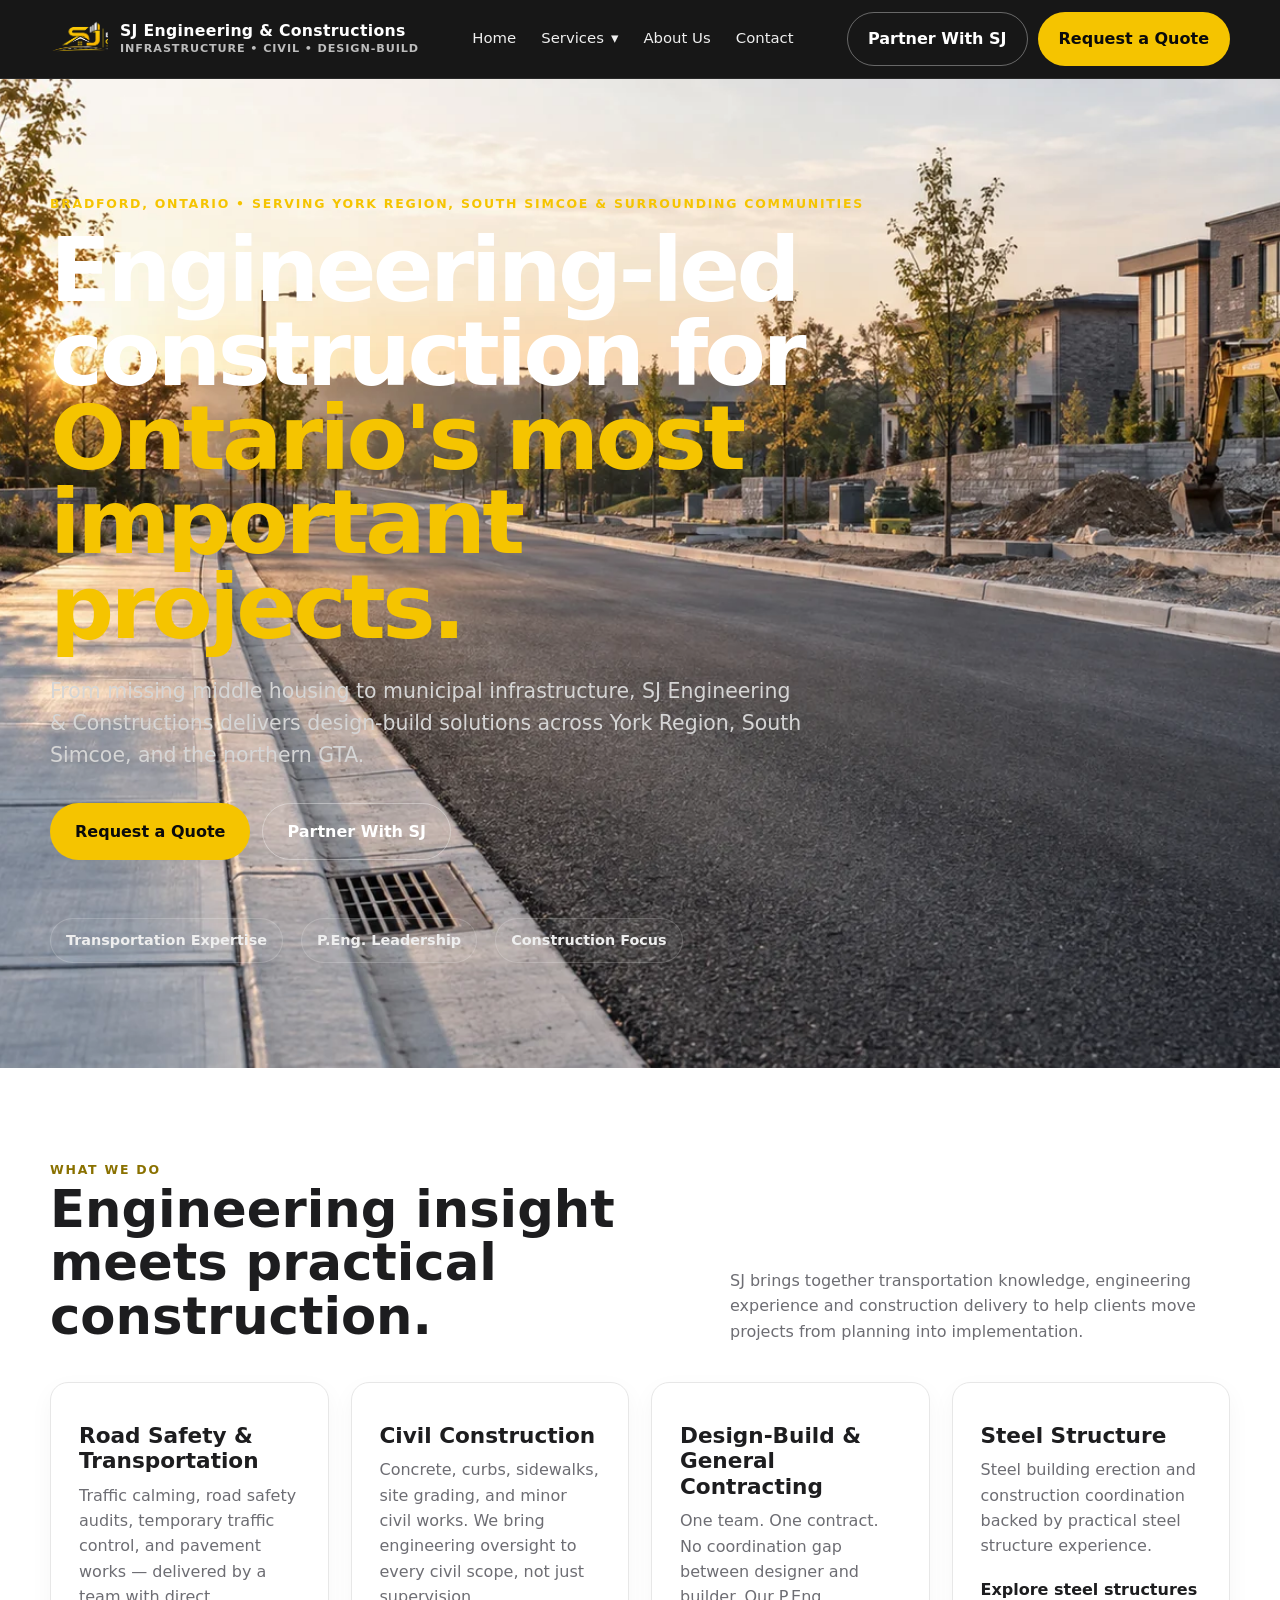
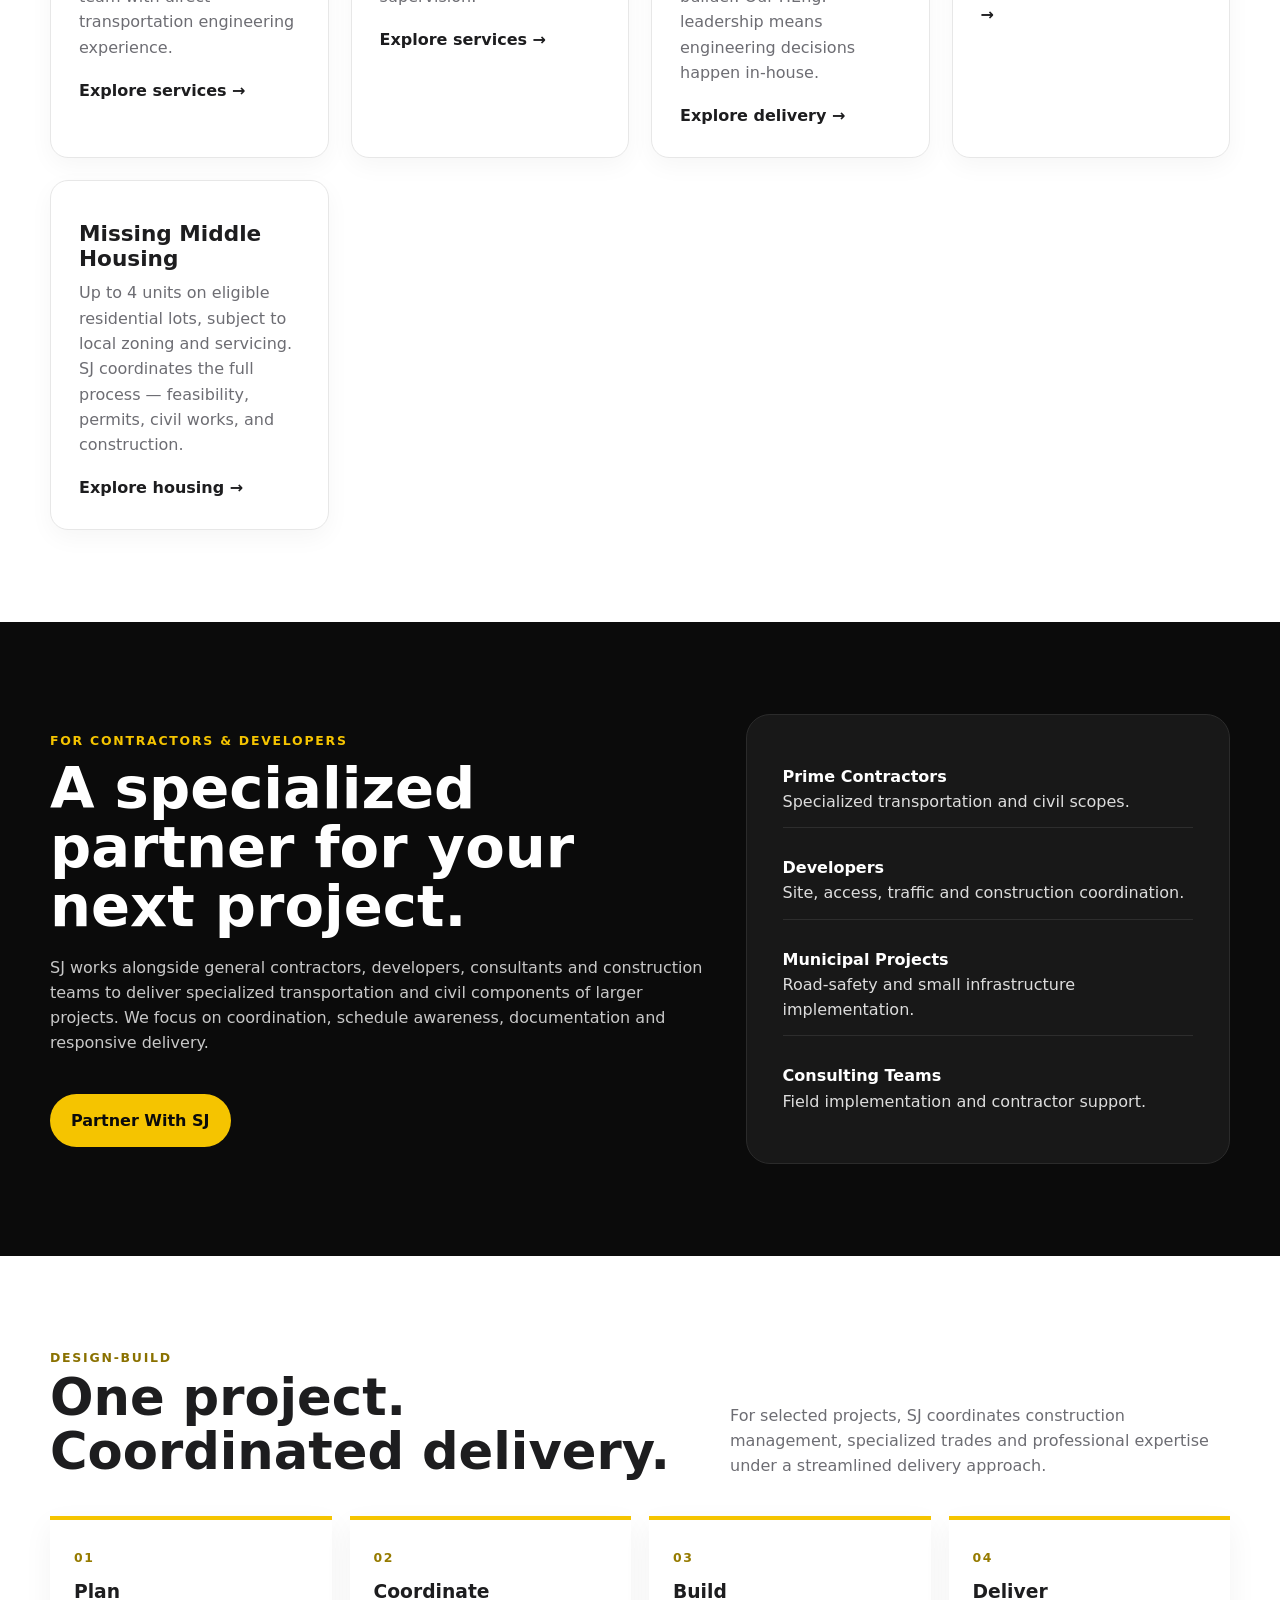
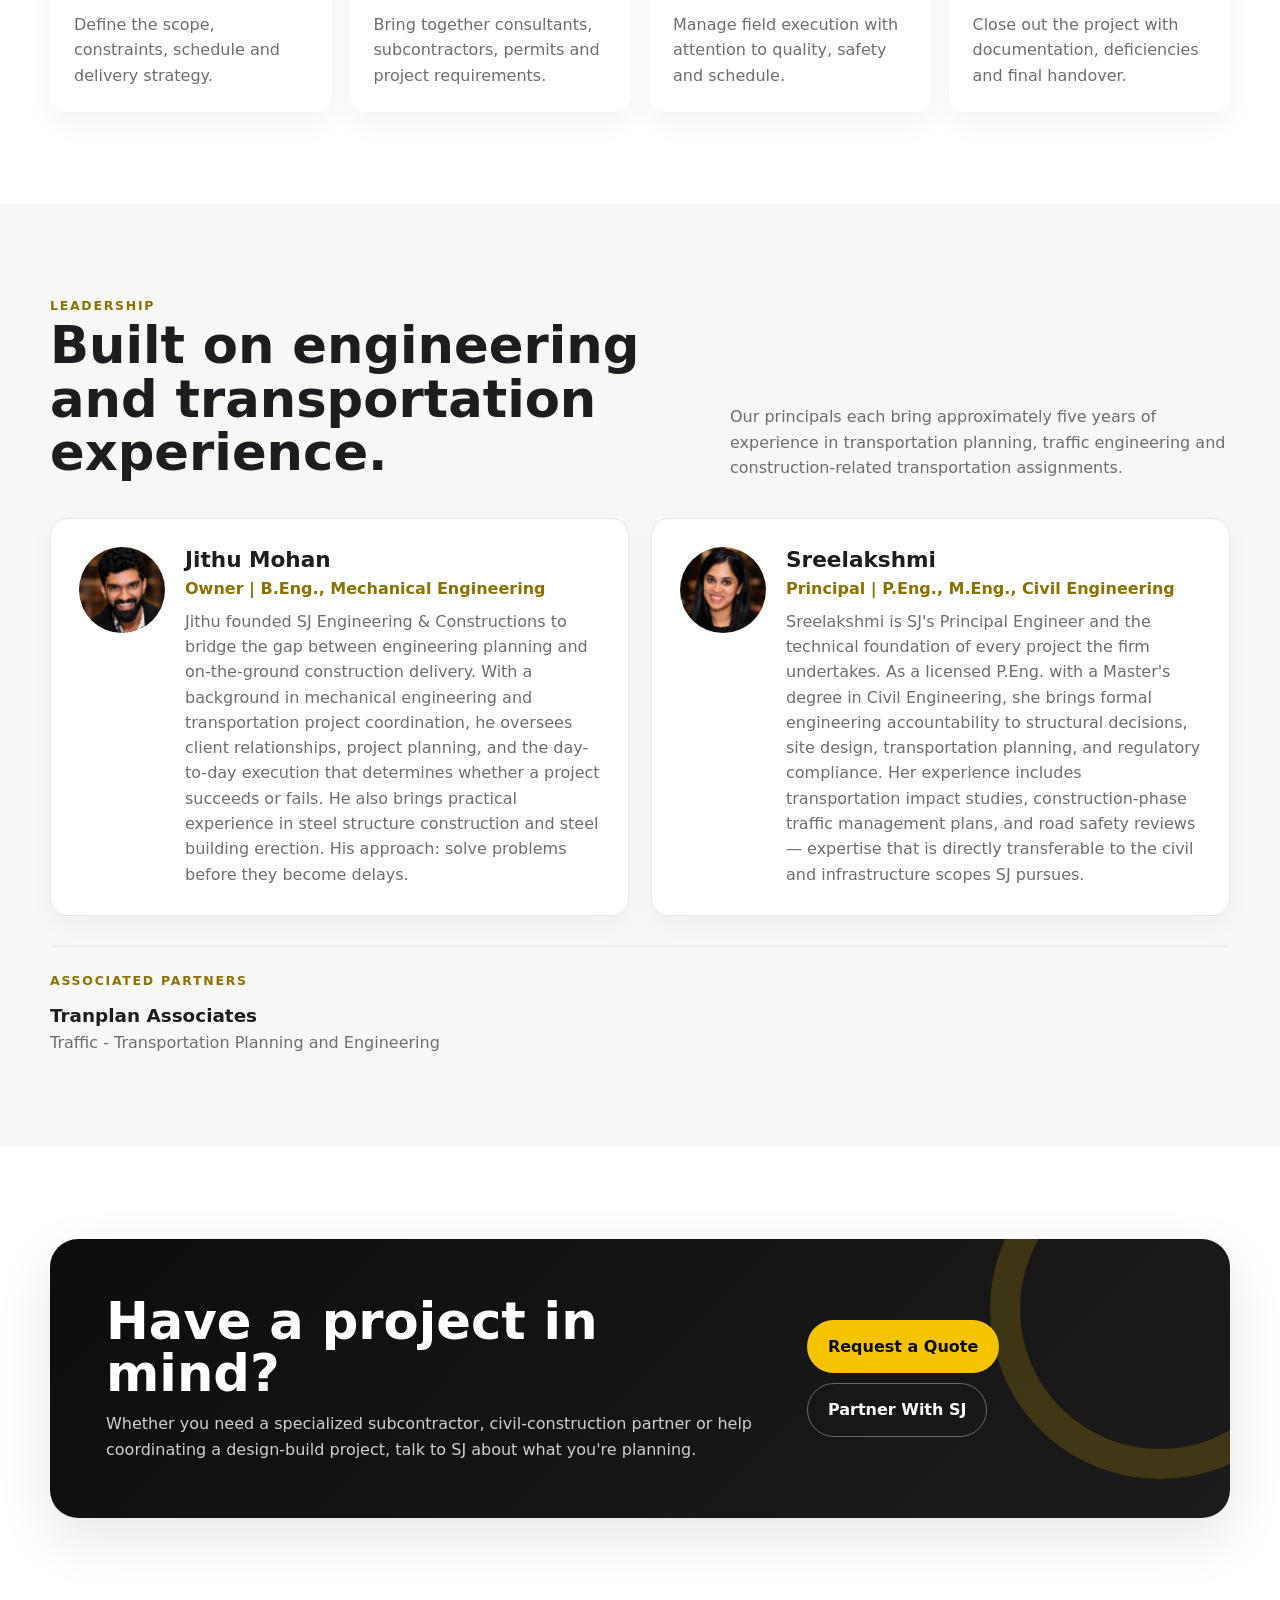
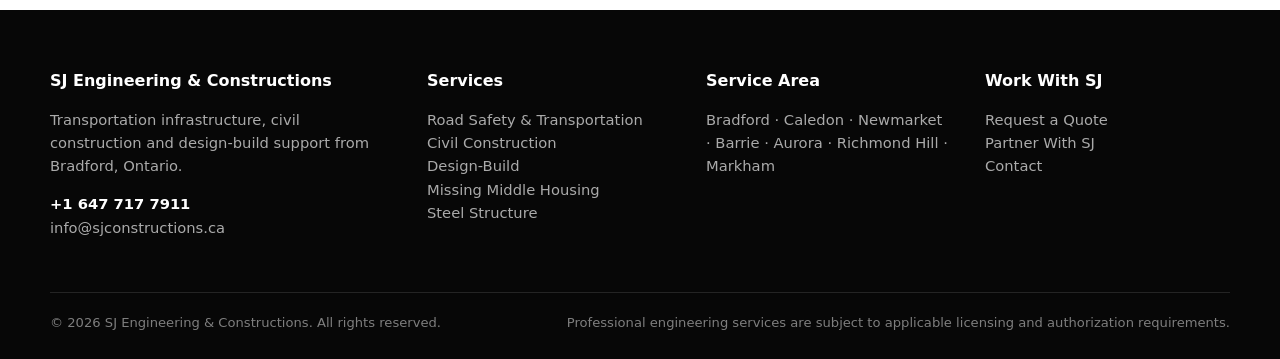
==== index.html @ 47bfe4fc "Remove duplicate service images and generated image captions" ====
<!doctype html><html lang="en"><head><meta charset="utf-8"><meta name="viewport" content="width=device-width,initial-scale=1"><title>SJ Engineering & Constructions | Bradford, Ontario</title><meta name="description" content="Transportation infrastructure, civil construction and design-build solutions in Bradford, York Region, South Simcoe and surrounding Ontario communities."><link rel="stylesheet" href="styles.css?v=20260923-visuals"></head><body><header class="header"><div class="container nav">
<a class="brand" href="index.html"><img class="brand-mark" src="assets/sj-logo.png" alt="SJ Engineering & Constructions logo"><span class="brand-text">SJ Engineering & Constructions<small>Infrastructure • Civil • Design-Build</small></span></a>
<nav class="nav-links"><a href="index.html">Home</a><details class="services-dropdown"><summary>Services <span aria-hidden="true">▾</span></summary><div class="services-submenu"><a href="services.html">All Services</a><a href="transportation.html">Transportation</a><a href="design-build.html">Design-Build</a><a href="housing.html">Housing</a><a href="steel-structure.html">Steel Structure</a></div></details><a href="about.html">About Us</a><a href="contact.html">Contact</a></nav>
<div class="nav-cta"><a class="btn outline" href="partner.html">Partner With SJ</a><a class="btn primary" href="contact.html#quote">Request a Quote</a></div><button class="menu-toggle" aria-label="Open menu">☰</button>
</div></header><main>
<section class="hero hero-photo"><img class="hero-backdrop" src="assets/visuals/infrastructure-1600.webp" srcset="assets/visuals/infrastructure-800.webp 800w, assets/visuals/infrastructure-1600.webp 1600w" sizes="100vw" alt="" width="1600" height="900" fetchpriority="high"><div class="container hero-inner"><div class="eyebrow" style="color:#f5c400">Bradford, Ontario • Serving York Region, South Simcoe & surrounding communities</div><h1>Engineering-led construction for <span>Ontario's most important projects.</span></h1><p>From missing middle housing to municipal infrastructure, SJ Engineering &amp; Constructions delivers design-build solutions across York Region, South Simcoe, and the northern GTA.</p><div class="hero-actions"><a class="btn primary" href="contact.html#quote">Request a Quote</a><a class="btn outline" href="partner.html">Partner With SJ</a></div><div class="trust-row"><div class="trust-chip">Transportation Expertise</div><div class="trust-chip">P.Eng. Leadership</div><div class="trust-chip">Construction Focus</div></div></div></section>
<section class="section"><div class="container"><div class="section-head"><div><div class="eyebrow">What We Do</div><h2>Engineering insight meets practical construction.</h2></div><p>SJ brings together transportation knowledge, engineering experience and construction delivery to help clients move projects from planning into implementation.</p></div><div class="grid four">
<div class="card"><h3>Road Safety & Transportation</h3><p>Traffic calming, road safety audits, temporary traffic control, and pavement works — delivered by a team with direct transportation engineering experience.</p><a class="linkline" href="transportation.html">Explore services →</a></div>
<div class="card"><h3>Civil Construction</h3><p>Concrete, curbs, sidewalks, site grading, and minor civil works. We bring engineering oversight to every civil scope, not just supervision.</p><a class="linkline" href="services.html">Explore services →</a></div>
<div class="card"><h3>Design-Build & General Contracting</h3><p>One team. One contract. No coordination gap between designer and builder. Our P.Eng. leadership means engineering decisions happen in-house.</p><a class="linkline" href="design-build.html">Explore delivery →</a></div>
<div class="card"><h3>Steel Structure</h3><p>Steel building erection and construction coordination backed by practical steel structure experience.</p><a class="linkline" href="steel-structure.html">Explore steel structures →</a></div><div class="card"><h3>Missing Middle Housing</h3><p>Up to 4 units on eligible residential lots, subject to local zoning and servicing. SJ coordinates the full process — feasibility, permits, civil works, and construction.</p><a class="linkline" href="housing.html">Explore housing →</a></div>
</div></div></section>

<section class="section dark"><div class="container partner-wrap"><div><div class="eyebrow" style="color:#f5c400">For Contractors & Developers</div><h2 style="font-size:clamp(2.3rem,4.5vw,4rem);line-height:1.02;margin:10px 0 18px">A specialized partner for your next project.</h2><p style="color:#c8c8c8;max-width:720px">SJ works alongside general contractors, developers, consultants and construction teams to deliver specialized transportation and civil components of larger projects. We focus on coordination, schedule awareness, documentation and responsive delivery.</p><a class="btn primary" href="partner.html" style="margin-top:22px">Partner With SJ</a></div><div class="partner-panel"><ul><li><strong>Prime Contractors</strong><br>Specialized transportation and civil scopes.</li><li><strong>Developers</strong><br>Site, access, traffic and construction coordination.</li><li><strong>Municipal Projects</strong><br>Road-safety and small infrastructure implementation.</li><li><strong>Consulting Teams</strong><br>Field implementation and contractor support.</li></ul></div></div></section>
<section class="section"><div class="container"><div class="section-head"><div><div class="eyebrow">Design-Build</div><h2>One project. Coordinated delivery.</h2></div><p>For selected projects, SJ coordinates construction management, specialized trades and professional expertise under a streamlined delivery approach.</p></div><div class="process"><div class="step"><span>01</span><h3>Plan</h3><p>Define the scope, constraints, schedule and delivery strategy.</p></div><div class="step"><span>02</span><h3>Coordinate</h3><p>Bring together consultants, subcontractors, permits and project requirements.</p></div><div class="step"><span>03</span><h3>Build</h3><p>Manage field execution with attention to quality, safety and schedule.</p></div><div class="step"><span>04</span><h3>Deliver</h3><p>Close out the project with documentation, deficiencies and final handover.</p></div></div></div></section>
<section class="section soft"><div class="container"><div class="section-head"><div><div class="eyebrow">Leadership</div><h2>Built on engineering and transportation experience.</h2></div><p>Our principals each bring approximately five years of experience in transportation planning, traffic engineering and construction-related transportation assignments.</p></div><div class="grid two">
<div class="card team-card owner-card"><img class="owner-photo" src="assets/jithu-mohan.jpeg" alt="Jithu Mohan" width="86" height="86" loading="lazy"><div><h3>Jithu Mohan</h3><div class="role">Owner | B.Eng., Mechanical Engineering</div><p>Jithu founded SJ Engineering &amp; Constructions to bridge the gap between engineering planning and on-the-ground construction delivery. With a background in mechanical engineering and transportation project coordination, he oversees client relationships, project planning, and the day-to-day execution that determines whether a project succeeds or fails. He also brings practical experience in steel structure construction and steel building erection. His approach: solve problems before they become delays.</p></div></div>
<div class="card team-card owner-card"><img class="owner-photo" src="assets/sreelakshmi.jpeg" alt="Sreelakshmi" width="86" height="86" loading="lazy"><div><h3>Sreelakshmi</h3><div class="role">Principal | P.Eng., M.Eng., Civil Engineering</div><p>Sreelakshmi is SJ's Principal Engineer and the technical foundation of every project the firm undertakes. As a licensed P.Eng. with a Master's degree in Civil Engineering, she brings formal engineering accountability to structural decisions, site design, transportation planning, and regulatory compliance. Her experience includes transportation impact studies, construction-phase traffic management plans, and road safety reviews — expertise that is directly transferable to the civil and infrastructure scopes SJ pursues.</p></div></div>
</div><aside class="associated-partners" aria-labelledby="associated-partners-heading"><h3 id="associated-partners-heading" class="eyebrow">Associated Partners</h3><p><strong>Tranplan Associates</strong><br>Traffic - Transportation Planning and Engineering</p></aside></div></section>
<section class="section"><div class="container"><div class="cta"><div><h2>Have a project in mind?</h2><p>Whether you need a specialized subcontractor, civil-construction partner or help coordinating a design-build project, talk to SJ about what you're planning.</p></div><div class="cta-actions"><a class="btn primary" href="contact.html#quote">Request a Quote</a><a class="btn outline" href="partner.html">Partner With SJ</a></div></div></div></section>
</main><footer class="footer"><div class="container"><div class="footer-grid">
<div><h4>SJ Engineering & Constructions</h4><p>Transportation infrastructure, civil construction and design-build support from Bradford, Ontario.</p><p><strong style="color:#fff">+1 647 717 7911</strong><br><a href="mailto:info@sjconstructions.ca">info@sjconstructions.ca</a></p></div>
<div><h4>Services</h4><p><a href="transportation.html">Road Safety & Transportation</a><br><a href="services.html">Civil Construction</a><br><a href="design-build.html">Design-Build</a><br><a href="housing.html">Missing Middle Housing</a><br><a href="steel-structure.html">Steel Structure</a></p></div>
<div><h4>Service Area</h4><p>Bradford · Caledon · Newmarket · Barrie · Aurora · Richmond Hill · Markham</p></div>
<div><h4>Work With SJ</h4><p><a href="contact.html#quote">Request a Quote</a><br><a href="partner.html">Partner With SJ</a><br><a href="contact.html">Contact</a></p></div>
</div><div class="footer-bottom"><div>© 2026 SJ Engineering & Constructions. All rights reserved.</div><div>Professional engineering services are subject to applicable licensing and authorization requirements.</div></div></div></footer><script src="script.js?v=20260923-services-menu"></script></body></html>
---- styles.css ----
:root{
  --yellow:#f5c400;
  --yellow-dark:#d3a800;
  --black:#0b0b0b;
  --black-2:#151515;
  --ink:#1d1d1f;
  --muted:#6d6d73;
  --line:#e7e7e7;
  --paper:#ffffff;
  --soft:#f7f7f5;
  --radius:18px;
  --shadow:0 20px 55px rgba(0,0,0,.10);
  --max:1180px;
}
*{box-sizing:border-box}
html{scroll-behavior:smooth}
body{margin:0;font-family:Inter,ui-sans-serif,system-ui,-apple-system,BlinkMacSystemFont,"Segoe UI",Roboto,Arial,sans-serif;color:var(--ink);background:var(--paper);line-height:1.58}
a{color:inherit;text-decoration:none}
img{max-width:100%;display:block}
.container{width:min(var(--max),calc(100% - 40px));margin:0 auto}
.eyebrow{text-transform:uppercase;letter-spacing:.14em;font-size:.78rem;font-weight:800;color:#8a7100}
.section{padding:92px 0}
.section.soft{background:var(--soft)}
.section.dark{background:var(--black);color:white}
.section-head{display:flex;justify-content:space-between;gap:40px;align-items:end;margin-bottom:38px}
.section-head h2{font-size:clamp(2rem,4vw,3.6rem);line-height:1.05;margin:.2rem 0 0;max-width:760px}
.section-head p{max-width:500px;color:var(--muted);margin:0}
.dark .section-head p{color:#c8c8c8}
.header{position:sticky;top:0;z-index:50;background:rgba(11,11,11,.95);backdrop-filter:blur(12px);border-bottom:1px solid rgba(255,255,255,.08)}
.nav{height:78px;display:flex;align-items:center;justify-content:space-between;gap:20px}
.brand{display:flex;align-items:center;gap:12px;color:white;font-weight:800;letter-spacing:.02em}
.brand-mark{width:58px;height:46px;object-fit:cover;object-position:left center;border-radius:6px}
.brand-text{line-height:1.05;font-size:.98rem}.brand-text small{display:block;font-weight:600;color:#bdbdbd;font-size:.7rem;margin-top:4px;letter-spacing:.08em;text-transform:uppercase}
.nav-links{display:flex;align-items:center;gap:25px;color:#efefef;font-size:.93rem}
.nav-links a:hover{color:var(--yellow)}
.nav-cta{display:flex;gap:10px}
.btn{display:inline-flex;align-items:center;justify-content:center;padding:13px 20px;border-radius:999px;font-weight:800;border:1px solid transparent;transition:.2s ease;cursor:pointer}
.btn.primary{background:var(--yellow);color:var(--black)}
.btn.primary:hover{background:#ffd21b;transform:translateY(-1px)}
.btn.outline{border-color:rgba(255,255,255,.35);color:white;background:transparent}.btn.outline:hover{border-color:var(--yellow);color:var(--yellow)}
.btn.dark{background:var(--black);color:white}.btn.dark:hover{background:#222}
.menu-toggle{display:none;color:white;font-size:1.55rem;border:0;background:none}
.hero{min-height:710px;background:linear-gradient(100deg,rgba(3,3,3,.95) 0%,rgba(3,3,3,.84) 48%,rgba(3,3,3,.58) 100%),radial-gradient(circle at 80% 20%,rgba(245,196,0,.28),transparent 30%),linear-gradient(135deg,#101010,#1b1b1b);color:white;position:relative;overflow:hidden}
.hero:after{content:"";position:absolute;right:-8%;bottom:-160px;width:700px;height:300px;border-top:16px solid var(--yellow);border-radius:50%;transform:rotate(-8deg);opacity:.7}
.hero:before{content:"";position:absolute;right:-3%;bottom:-110px;width:660px;height:260px;border-top:4px dashed rgba(255,255,255,.6);border-radius:50%;transform:rotate(-8deg);opacity:.5}
.hero-inner{position:relative;z-index:2;padding:115px 0 105px;max-width:900px}
.hero h1{font-size:clamp(3rem,7vw,6.2rem);line-height:.94;margin:14px 0 26px;letter-spacing:-.04em}
.hero h1 span{color:var(--yellow)}
.hero p{font-size:clamp(1.07rem,1.6vw,1.3rem);max-width:760px;color:#d5d5d5;margin-bottom:31px}
.hero-actions{display:flex;gap:12px;flex-wrap:wrap}.hero-actions .btn{padding:15px 24px}
.trust-row{margin-top:58px;display:flex;gap:18px;flex-wrap:wrap}.trust-chip{border:1px solid rgba(255,255,255,.17);background:rgba(255,255,255,.05);padding:10px 15px;border-radius:999px;color:#eee;font-weight:700;font-size:.9rem}
.grid{display:grid;gap:22px}.grid.four{grid-template-columns:repeat(4,1fr)}.grid.three{grid-template-columns:repeat(3,1fr)}.grid.two{grid-template-columns:repeat(2,1fr)}
.card{background:white;border:1px solid var(--line);border-radius:var(--radius);padding:28px;box-shadow:0 8px 24px rgba(0,0,0,.04)}
.card h3{margin:12px 0 9px;font-size:1.35rem;line-height:1.18}.card p{margin:0;color:var(--muted)}
.icon{width:50px;height:50px;border-radius:14px;background:var(--yellow);display:flex;align-items:center;justify-content:center;font-weight:900;color:#111;font-size:1.15rem}
.linkline{display:inline-flex;margin-top:18px;font-weight:800}.linkline:hover{color:#8c7000}
.service-grid{display:grid;grid-template-columns:repeat(3,1fr);gap:18px}
.service-item{padding:25px;border:1px solid var(--line);border-radius:16px;background:white;position:relative;overflow:hidden}.service-item:before{content:"";position:absolute;top:0;left:0;width:6px;height:100%;background:var(--yellow)}.service-item h3{margin:0 0 8px;font-size:1.16rem}.service-item p{margin:0;color:var(--muted);font-size:.96rem}.badge{display:inline-flex;margin-top:14px;padding:6px 9px;border-radius:999px;background:#111;color:#fff;font-size:.72rem;font-weight:800;text-transform:uppercase;letter-spacing:.08em}
.partner-wrap{display:grid;grid-template-columns:1.15fr .85fr;gap:40px;align-items:center}.partner-panel{background:#181818;border:1px solid #2b2b2b;border-radius:24px;padding:36px}.partner-panel ul{list-style:none;padding:0;margin:0;display:grid;gap:14px}.partner-panel li{padding:13px 0;border-bottom:1px solid #2d2d2d;color:#ddd}.partner-panel li:last-child{border-bottom:0}.partner-panel strong{color:white}
.process{display:grid;grid-template-columns:repeat(4,1fr);gap:18px}.step{padding:24px;border-top:4px solid var(--yellow);background:white;border-radius:0 0 16px 16px;box-shadow:0 10px 30px rgba(0,0,0,.05)}.step span{font-size:.78rem;font-weight:900;color:#967b00;letter-spacing:.12em}.step h3{margin:7px 0 6px}.step p{margin:0;color:var(--muted)}
.team-card{display:grid;grid-template-columns:86px 1fr;gap:20px;align-items:start}.avatar{width:86px;height:86px;border-radius:50%;background:linear-gradient(135deg,var(--yellow),#f0e19b);display:flex;align-items:center;justify-content:center;font-size:1.45rem;font-weight:900;color:#111}.team-card h3{margin:0}.team-card .role{font-weight:800;color:#8a7100;margin:3px 0 8px}.team-card p{margin:0;color:var(--muted)}
.cta{background:linear-gradient(135deg,#0d0d0d,#1c1c1c);color:white;border-radius:28px;padding:56px;display:flex;align-items:center;justify-content:space-between;gap:30px;box-shadow:var(--shadow);position:relative;overflow:hidden}.cta:after{content:"";position:absolute;right:-100px;top:-100px;width:280px;height:280px;border:30px solid var(--yellow);border-radius:50%;opacity:.17}.cta h2{font-size:clamp(2rem,4vw,3.4rem);line-height:1.02;margin:0 0 12px}.cta p{margin:0;color:#cfcfcf;max-width:700px}.cta-actions{display:flex;gap:10px;flex-wrap:wrap;position:relative;z-index:2}
.footer{background:#070707;color:#d7d7d7;padding:58px 0 26px}.footer-grid{display:grid;grid-template-columns:1.4fr 1fr 1fr 1fr;gap:34px}.footer h4{color:white;margin:0 0 13px}.footer p,.footer a{color:#aaa;font-size:.92rem}.footer a:hover{color:var(--yellow)}.footer-bottom{margin-top:38px;padding-top:20px;border-top:1px solid #242424;display:flex;justify-content:space-between;gap:20px;font-size:.82rem;color:#7e7e7e}
.page-hero{background:linear-gradient(115deg,#080808,#1a1a1a);color:white;padding:92px 0 78px;border-bottom:7px solid var(--yellow)}.page-hero h1{font-size:clamp(2.6rem,6vw,5.3rem);line-height:.98;margin:11px 0 18px}.page-hero p{max-width:780px;color:#d0d0d0;font-size:1.14rem}
.split{display:grid;grid-template-columns:1fr 1fr;gap:55px;align-items:start}.split h2{font-size:clamp(2rem,4vw,3.2rem);line-height:1.05;margin-top:0}.split p{color:var(--muted)}
.checks{display:grid;gap:11px;margin-top:22px}.check{display:flex;gap:11px;align-items:flex-start}.check b{display:inline-flex;width:24px;height:24px;border-radius:50%;background:var(--yellow);align-items:center;justify-content:center;flex:none}
.form{display:grid;gap:16px}.field{display:grid;gap:7px}.field label{font-weight:800;font-size:.9rem}.field input,.field select,.field textarea{width:100%;padding:13px 14px;border-radius:12px;border:1px solid #d7d7d7;font:inherit;background:white}.field textarea{min-height:145px;resize:vertical}.form-row{display:grid;grid-template-columns:1fr 1fr;gap:14px}.form-note{font-size:.84rem;color:var(--muted)}
.notice{background:#fff9df;border:1px solid #f3dc78;padding:18px 20px;border-radius:14px;color:#564900}
.team-card.owner-card{grid-template-columns:86px minmax(0,1fr)}
.owner-photo{width:86px;height:86px;aspect-ratio:1;object-fit:cover;object-position:center 25%;border-radius:50%}


@media(max-width:980px){.nav-links{display:none}.nav-cta .outline{display:none}.menu-toggle{display:block}.grid.four{grid-template-columns:repeat(2,1fr)}.grid.three,.service-grid{grid-template-columns:repeat(2,1fr)}.partner-wrap,.split{grid-template-columns:1fr}.process{grid-template-columns:repeat(2,1fr)}.footer-grid{grid-template-columns:repeat(2,1fr)}.cta{display:block}.cta-actions{margin-top:22px}}
@media(max-width:640px){.container{width:min(100% - 26px,var(--max))}.nav{height:68px}.brand-text{display:none}.hero-inner{padding:85px 0 80px}.hero h1{font-size:3.3rem}.section{padding:68px 0}.section-head{display:block}.section-head p{margin-top:15px}.grid.four,.grid.three,.grid.two,.service-grid,.process,.footer-grid,.form-row{grid-template-columns:1fr}.cta{padding:34px 24px}.page-hero{padding:70px 0 56px}.footer-bottom{display:block}.footer-bottom div+div{margin-top:8px}}

.services-dropdown{position:relative}
.services-dropdown summary{cursor:pointer;list-style:none;display:flex;align-items:center;gap:7px}
.services-dropdown summary::-webkit-details-marker{display:none}
.services-dropdown summary:hover,.services-dropdown[open] summary{color:var(--yellow)}
.services-dropdown summary:focus-visible,.services-submenu a:focus-visible{outline:2px solid var(--yellow);outline-offset:4px}
.services-submenu{position:absolute;top:calc(100% + 16px);left:-16px;min-width:210px;padding:8px;background:var(--black);border:1px solid #333;border-radius:12px;box-shadow:var(--shadow)}
.services-submenu a{display:block;padding:10px 12px;border-radius:6px;white-space:nowrap}
.services-submenu a:hover{background:#222}
@media(max-width:980px){.services-dropdown{width:100%}.services-submenu{position:static;margin-top:10px;box-shadow:none}.nav-links[data-open="1"]{max-height:calc(100dvh - 78px);overflow-y:auto}}
.associated-partners{margin-top:30px;padding-top:24px;border-top:1px solid var(--line)}
.associated-partners h3{margin:0 0 10px}
.associated-partners p{margin:0;color:var(--muted)}
.associated-partners strong{font-size:1.15rem;color:var(--ink)}
.drawing-grid{display:grid;grid-template-columns:repeat(2,minmax(0,1fr));gap:24px}
.drawing-card{margin:0;overflow:hidden;background:white;border:1px solid var(--line);border-radius:var(--radius)}
.drawing-card>a{display:block;padding:12px;background:white}
.drawing-card img{width:100%;height:auto;aspect-ratio:4/3;object-fit:contain}
.drawing-card figcaption{padding:24px;border-top:1px solid var(--line)}
.drawing-card h3{margin:0 0 10px;font-size:1.25rem}
.drawing-card p{margin:0;color:var(--muted)}
.drawing-card a:focus-visible{outline:3px solid #8a7100;outline-offset:-3px}
@media(max-width:640px){.drawing-grid{grid-template-columns:1fr}}
.housing-process{display:grid;grid-template-columns:repeat(3,minmax(0,1fr));gap:22px;list-style:none;padding:0;counter-reset:housing-step}
.housing-process li{counter-increment:housing-step;padding:26px;background:white;border-top:4px solid var(--yellow);border-radius:0 0 16px 16px}
.housing-process li:before{content:"0" counter(housing-step);font-weight:900;color:#8a7100}
.housing-process h3{margin:8px 0}.housing-process p{margin:0;color:var(--muted)}
.housing-faq{display:grid;gap:12px}
.housing-faq details{background:white;border:1px solid var(--line);border-radius:12px;padding:20px 24px}
.housing-faq summary{font-weight:800;cursor:pointer}
.housing-faq p{color:var(--muted);margin:16px 0 0;max-width:900px}
.housing-faq summary:focus-visible{outline:2px solid #8a7100;outline-offset:5px}
#feasibility-call{scroll-margin-top:90px}
@media(max-width:980px){.housing-process{grid-template-columns:repeat(2,minmax(0,1fr))}}
@media(max-width:640px){.housing-process{grid-template-columns:1fr}}
.hero-photo{background:#111}
.hero-photo .hero-backdrop{position:absolute;inset:0;width:100%;height:100%;object-fit:cover;object-position:center}
.hero-photo:before{inset:0;width:auto;height:auto;border:0;border-radius:0;transform:none;opacity:1;background:linear-gradient(90deg,rgba(0,0,0,.9),rgba(0,0,0,.65) 55%,rgba(0,0,0,.25))}
.hero-photo:after{display:none}
.hero-photo .hero-inner{max-width:100%;padding-right:22%}
.service-photo{margin-top:38px;margin-bottom:0}
.service-photo img{width:100%;height:auto;max-height:560px;object-fit:cover;border-radius:18px}
@media(max-width:980px){.hero-photo .hero-inner{padding-right:0}}
@media(max-width:640px){.hero-photo .hero-backdrop{object-position:65% center}.hero-photo:before{background:rgba(0,0,0,.75)}.service-photo{margin-top:24px}.service-photo img{border-radius:12px}}
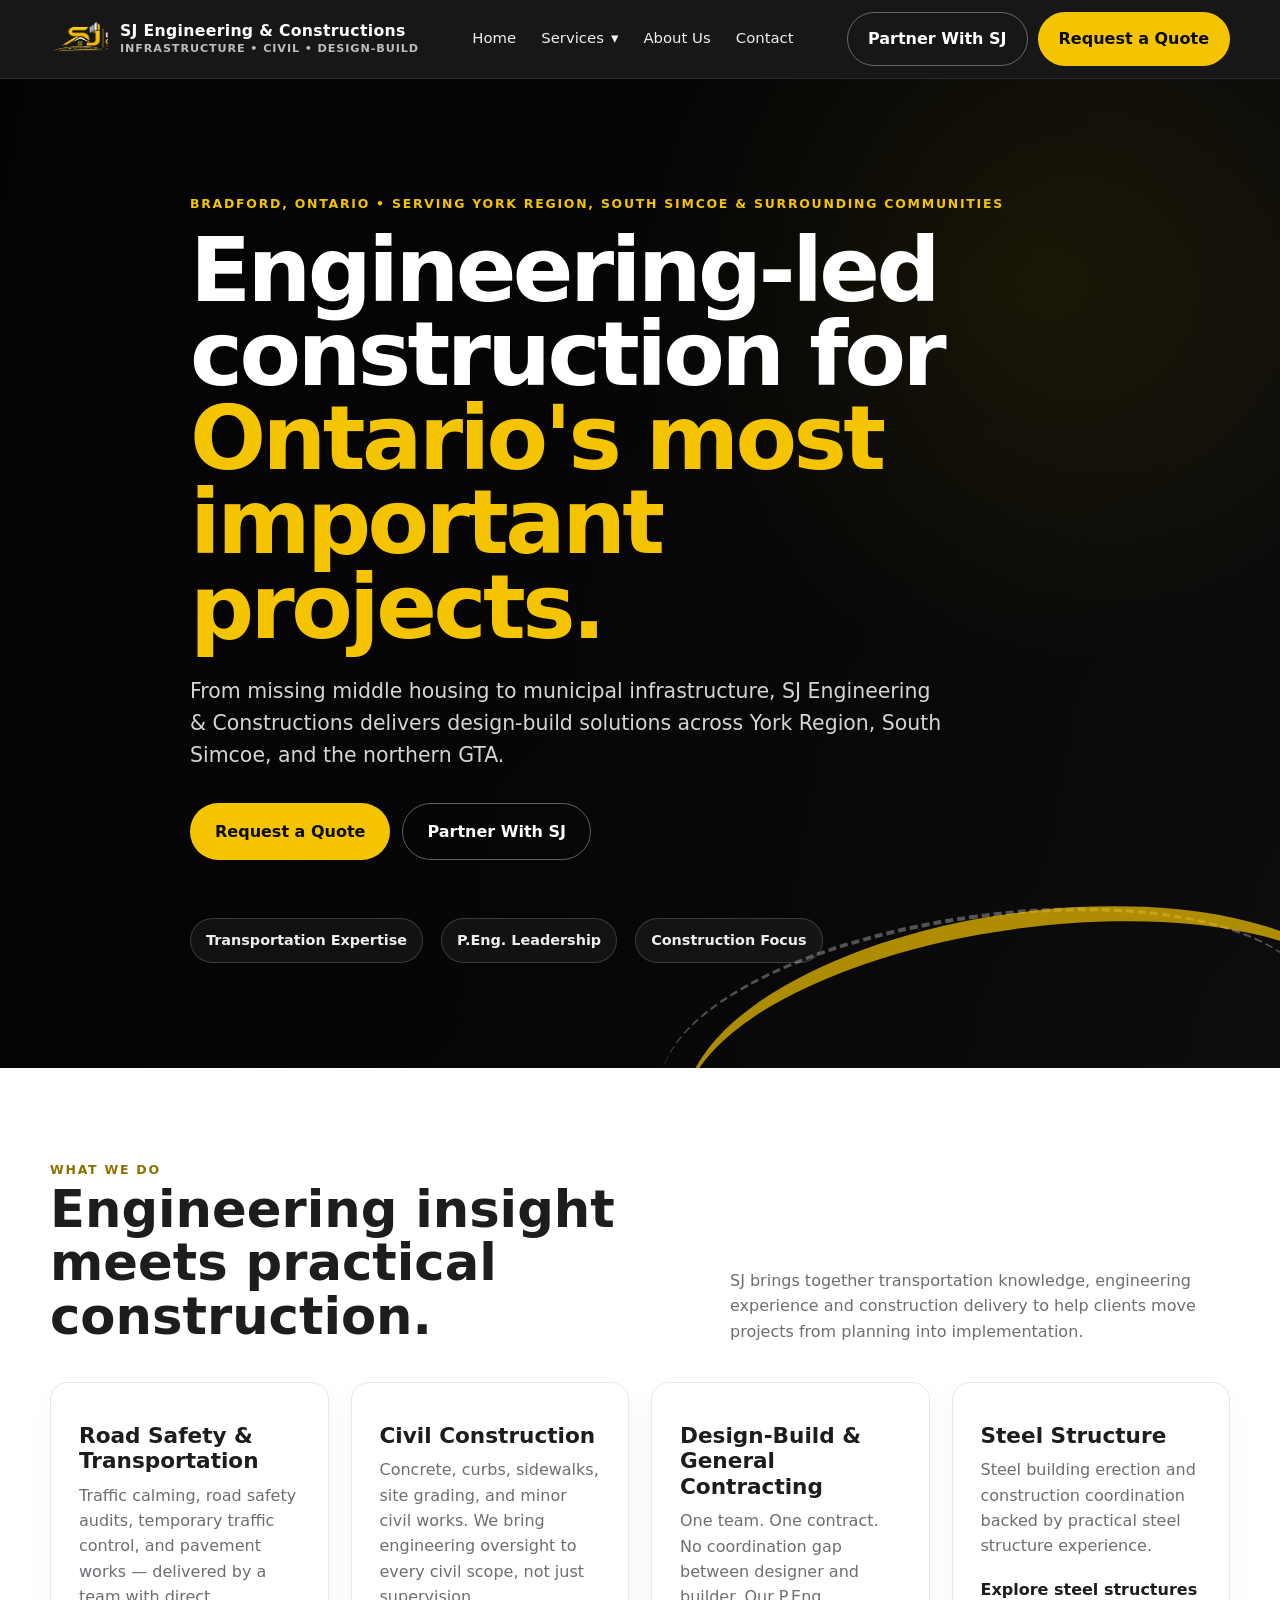
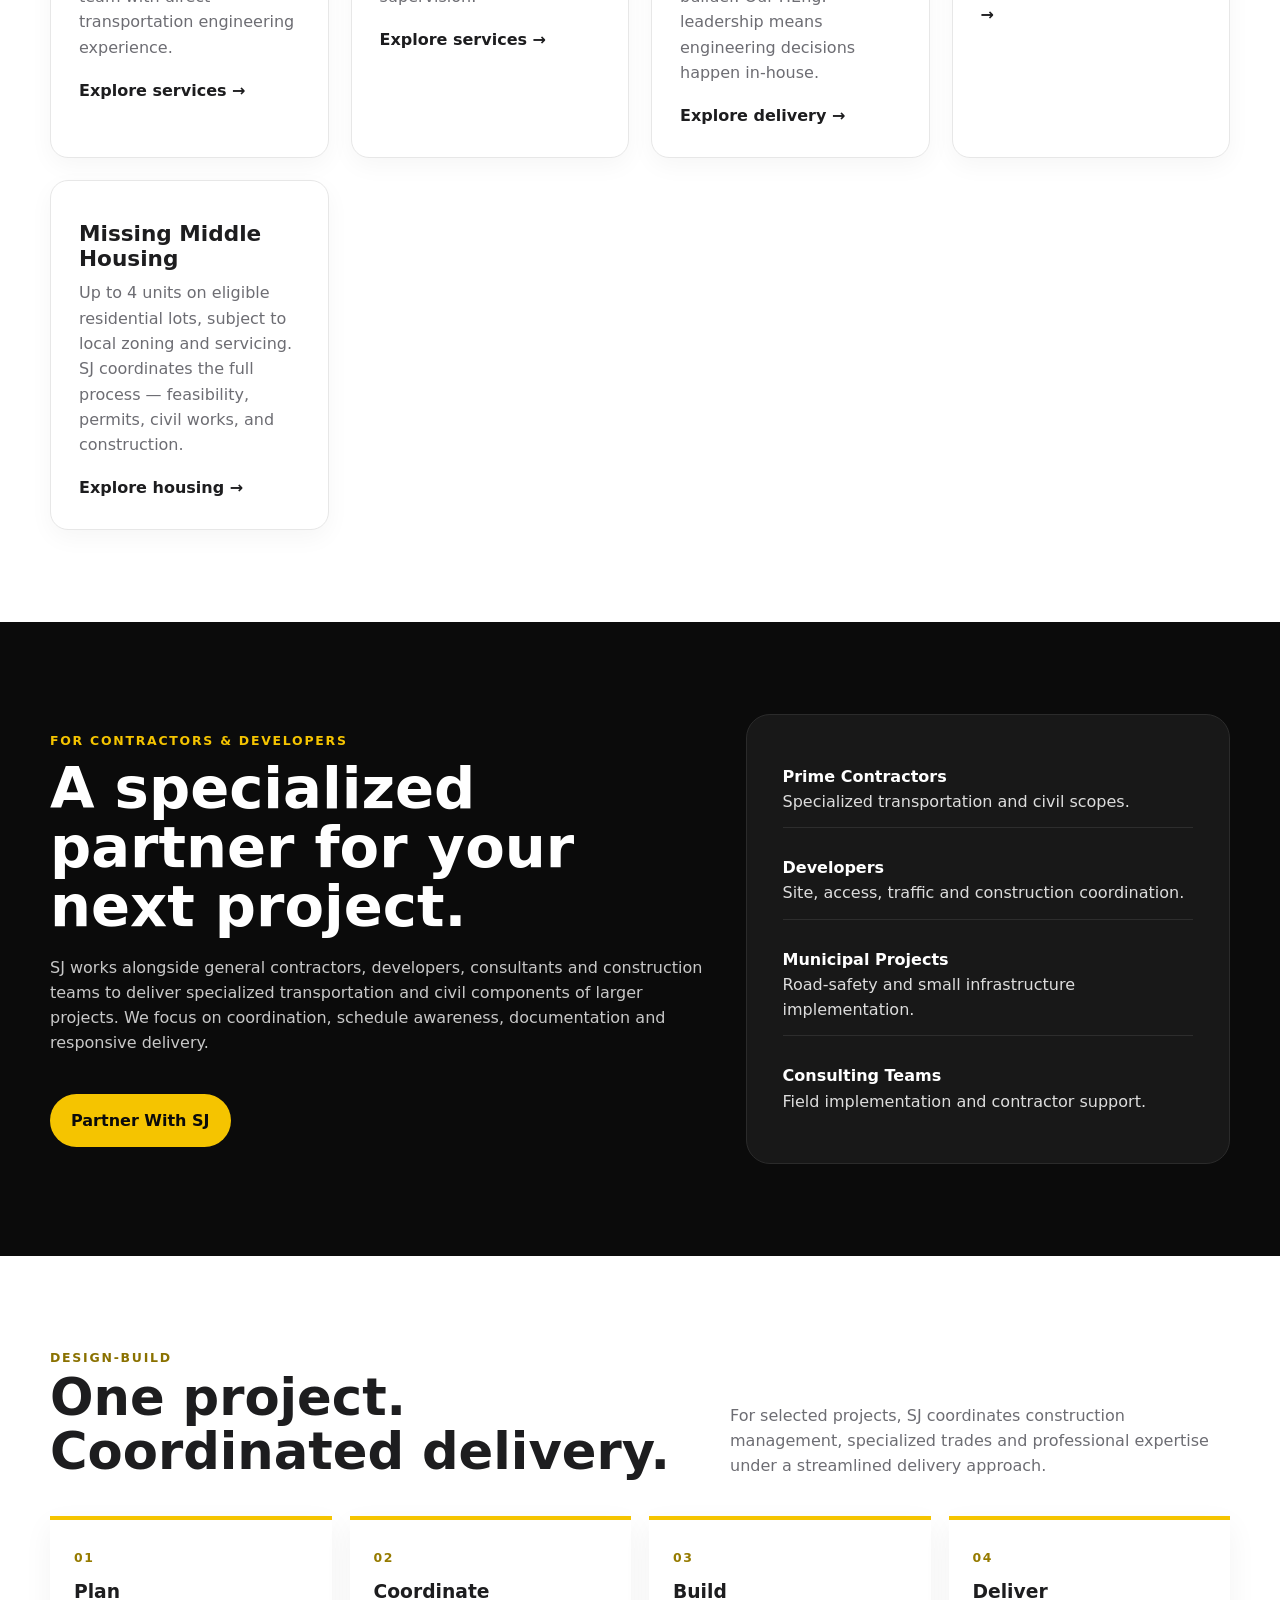
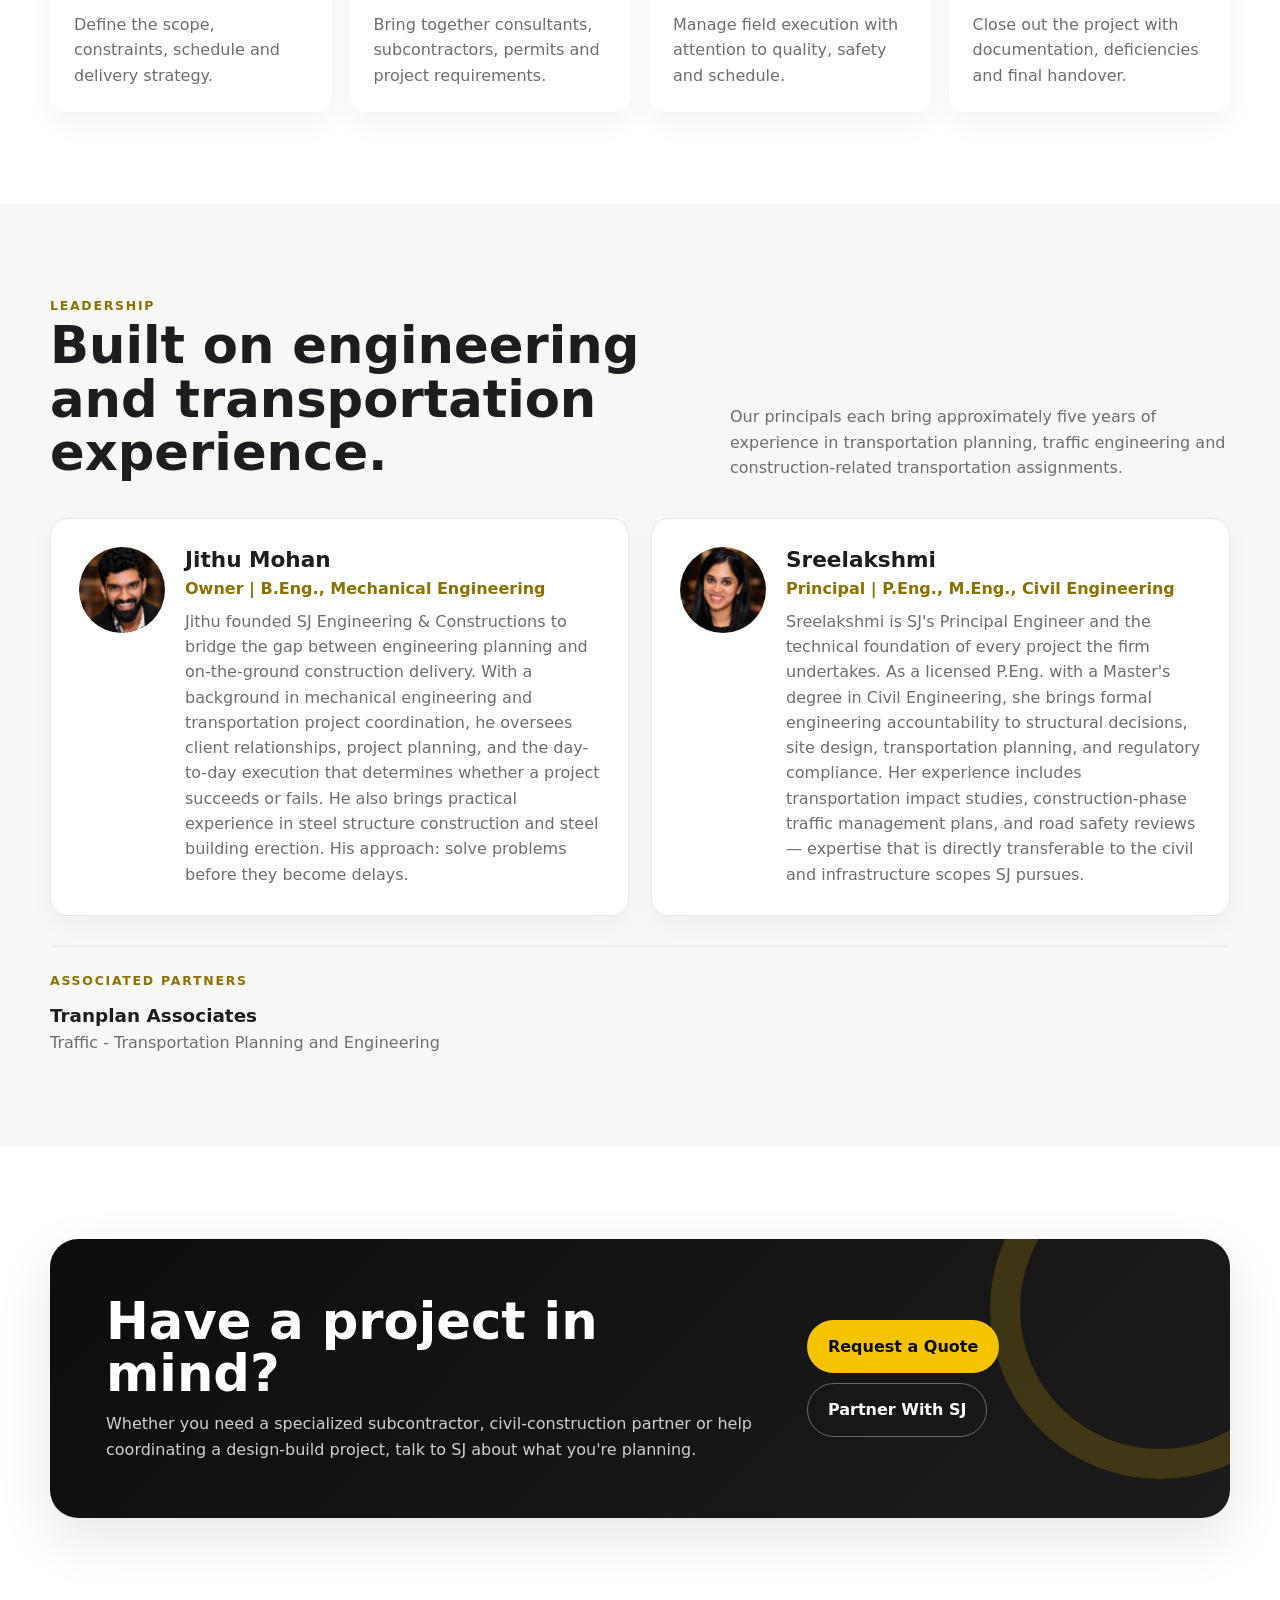
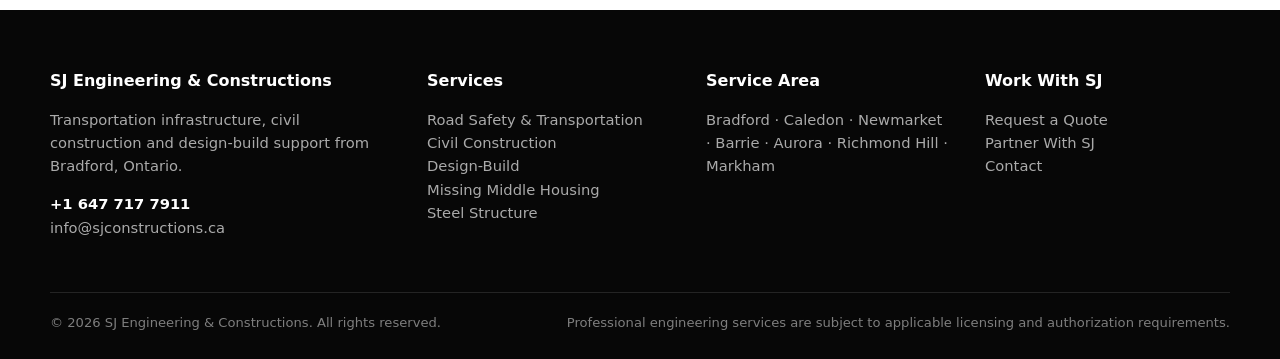
==== commit 28cd7ccc: "Remove home page hero image" ====
--- a/index.html
+++ b/index.html
@@ -1,9 +1,9 @@
-<!doctype html><html lang="en"><head><meta charset="utf-8"><meta name="viewport" content="width=device-width,initial-scale=1"><title>SJ Engineering & Constructions | Bradford, Ontario</title><meta name="description" content="Transportation infrastructure, civil construction and design-build solutions in Bradford, York Region, South Simcoe and surrounding Ontario communities."><link rel="stylesheet" href="styles.css?v=20260923-visuals"></head><body><header class="header"><div class="container nav">
+<!doctype html><html lang="en"><head><meta charset="utf-8"><meta name="viewport" content="width=device-width,initial-scale=1"><title>SJ Engineering & Constructions | Bradford, Ontario</title><meta name="description" content="Transportation infrastructure, civil construction and design-build solutions in Bradford, York Region, South Simcoe and surrounding Ontario communities."><link rel="stylesheet" href="styles.css?v=20260923-home-hero"></head><body><header class="header"><div class="container nav">
 <a class="brand" href="index.html"><img class="brand-mark" src="assets/sj-logo.png" alt="SJ Engineering & Constructions logo"><span class="brand-text">SJ Engineering & Constructions<small>Infrastructure • Civil • Design-Build</small></span></a>
 <nav class="nav-links"><a href="index.html">Home</a><details class="services-dropdown"><summary>Services <span aria-hidden="true">▾</span></summary><div class="services-submenu"><a href="services.html">All Services</a><a href="transportation.html">Transportation</a><a href="design-build.html">Design-Build</a><a href="housing.html">Housing</a><a href="steel-structure.html">Steel Structure</a></div></details><a href="about.html">About Us</a><a href="contact.html">Contact</a></nav>
 <div class="nav-cta"><a class="btn outline" href="partner.html">Partner With SJ</a><a class="btn primary" href="contact.html#quote">Request a Quote</a></div><button class="menu-toggle" aria-label="Open menu">☰</button>
 </div></header><main>
-<section class="hero hero-photo"><img class="hero-backdrop" src="assets/visuals/infrastructure-1600.webp" srcset="assets/visuals/infrastructure-800.webp 800w, assets/visuals/infrastructure-1600.webp 1600w" sizes="100vw" alt="" width="1600" height="900" fetchpriority="high"><div class="container hero-inner"><div class="eyebrow" style="color:#f5c400">Bradford, Ontario • Serving York Region, South Simcoe & surrounding communities</div><h1>Engineering-led construction for <span>Ontario's most important projects.</span></h1><p>From missing middle housing to municipal infrastructure, SJ Engineering &amp; Constructions delivers design-build solutions across York Region, South Simcoe, and the northern GTA.</p><div class="hero-actions"><a class="btn primary" href="contact.html#quote">Request a Quote</a><a class="btn outline" href="partner.html">Partner With SJ</a></div><div class="trust-row"><div class="trust-chip">Transportation Expertise</div><div class="trust-chip">P.Eng. Leadership</div><div class="trust-chip">Construction Focus</div></div></div></section>
+<section class="hero"><div class="container hero-inner"><div class="eyebrow" style="color:#f5c400">Bradford, Ontario • Serving York Region, South Simcoe & surrounding communities</div><h1>Engineering-led construction for <span>Ontario's most important projects.</span></h1><p>From missing middle housing to municipal infrastructure, SJ Engineering &amp; Constructions delivers design-build solutions across York Region, South Simcoe, and the northern GTA.</p><div class="hero-actions"><a class="btn primary" href="contact.html#quote">Request a Quote</a><a class="btn outline" href="partner.html">Partner With SJ</a></div><div class="trust-row"><div class="trust-chip">Transportation Expertise</div><div class="trust-chip">P.Eng. Leadership</div><div class="trust-chip">Construction Focus</div></div></div></section>
 <section class="section"><div class="container"><div class="section-head"><div><div class="eyebrow">What We Do</div><h2>Engineering insight meets practical construction.</h2></div><p>SJ brings together transportation knowledge, engineering experience and construction delivery to help clients move projects from planning into implementation.</p></div><div class="grid four">
 <div class="card"><h3>Road Safety & Transportation</h3><p>Traffic calming, road safety audits, temporary traffic control, and pavement works — delivered by a team with direct transportation engineering experience.</p><a class="linkline" href="transportation.html">Explore services →</a></div>
 <div class="card"><h3>Civil Construction</h3><p>Concrete, curbs, sidewalks, site grading, and minor civil works. We bring engineering oversight to every civil scope, not just supervision.</p><a class="linkline" href="services.html">Explore services →</a></div>
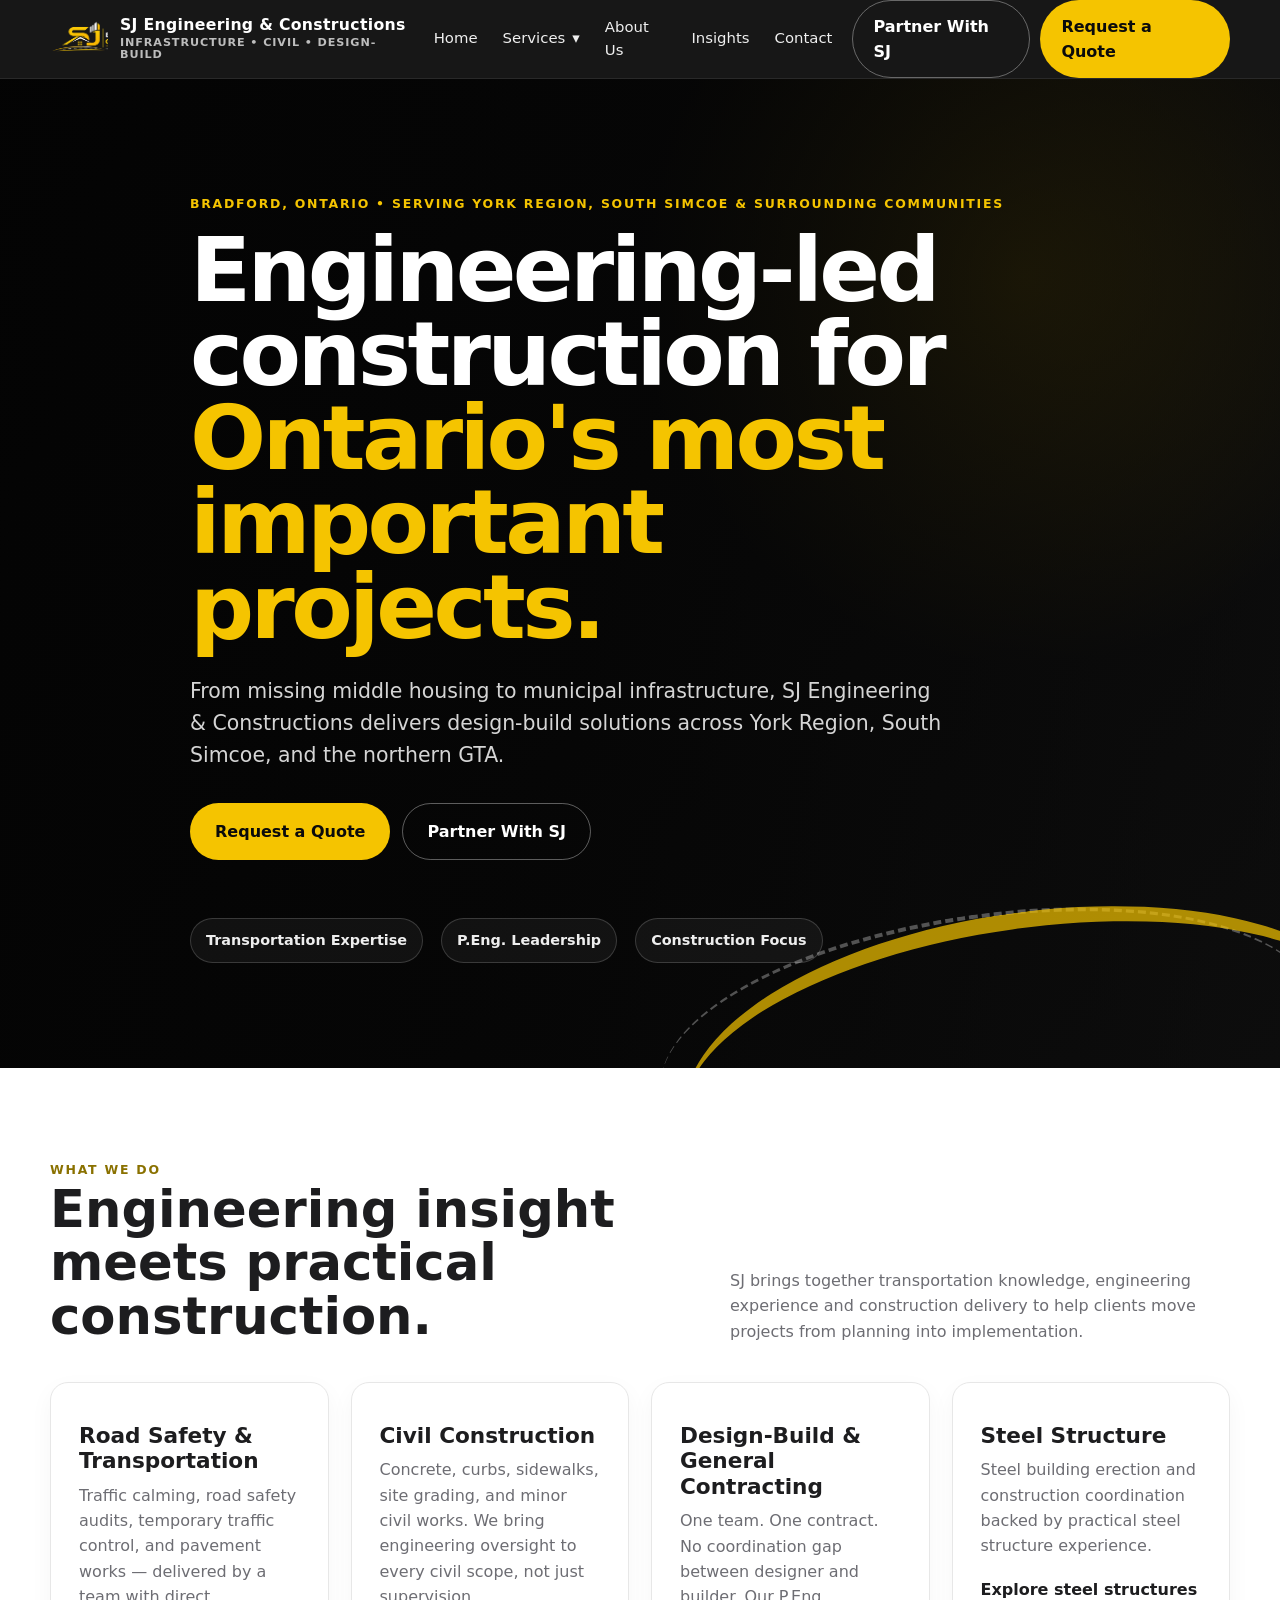
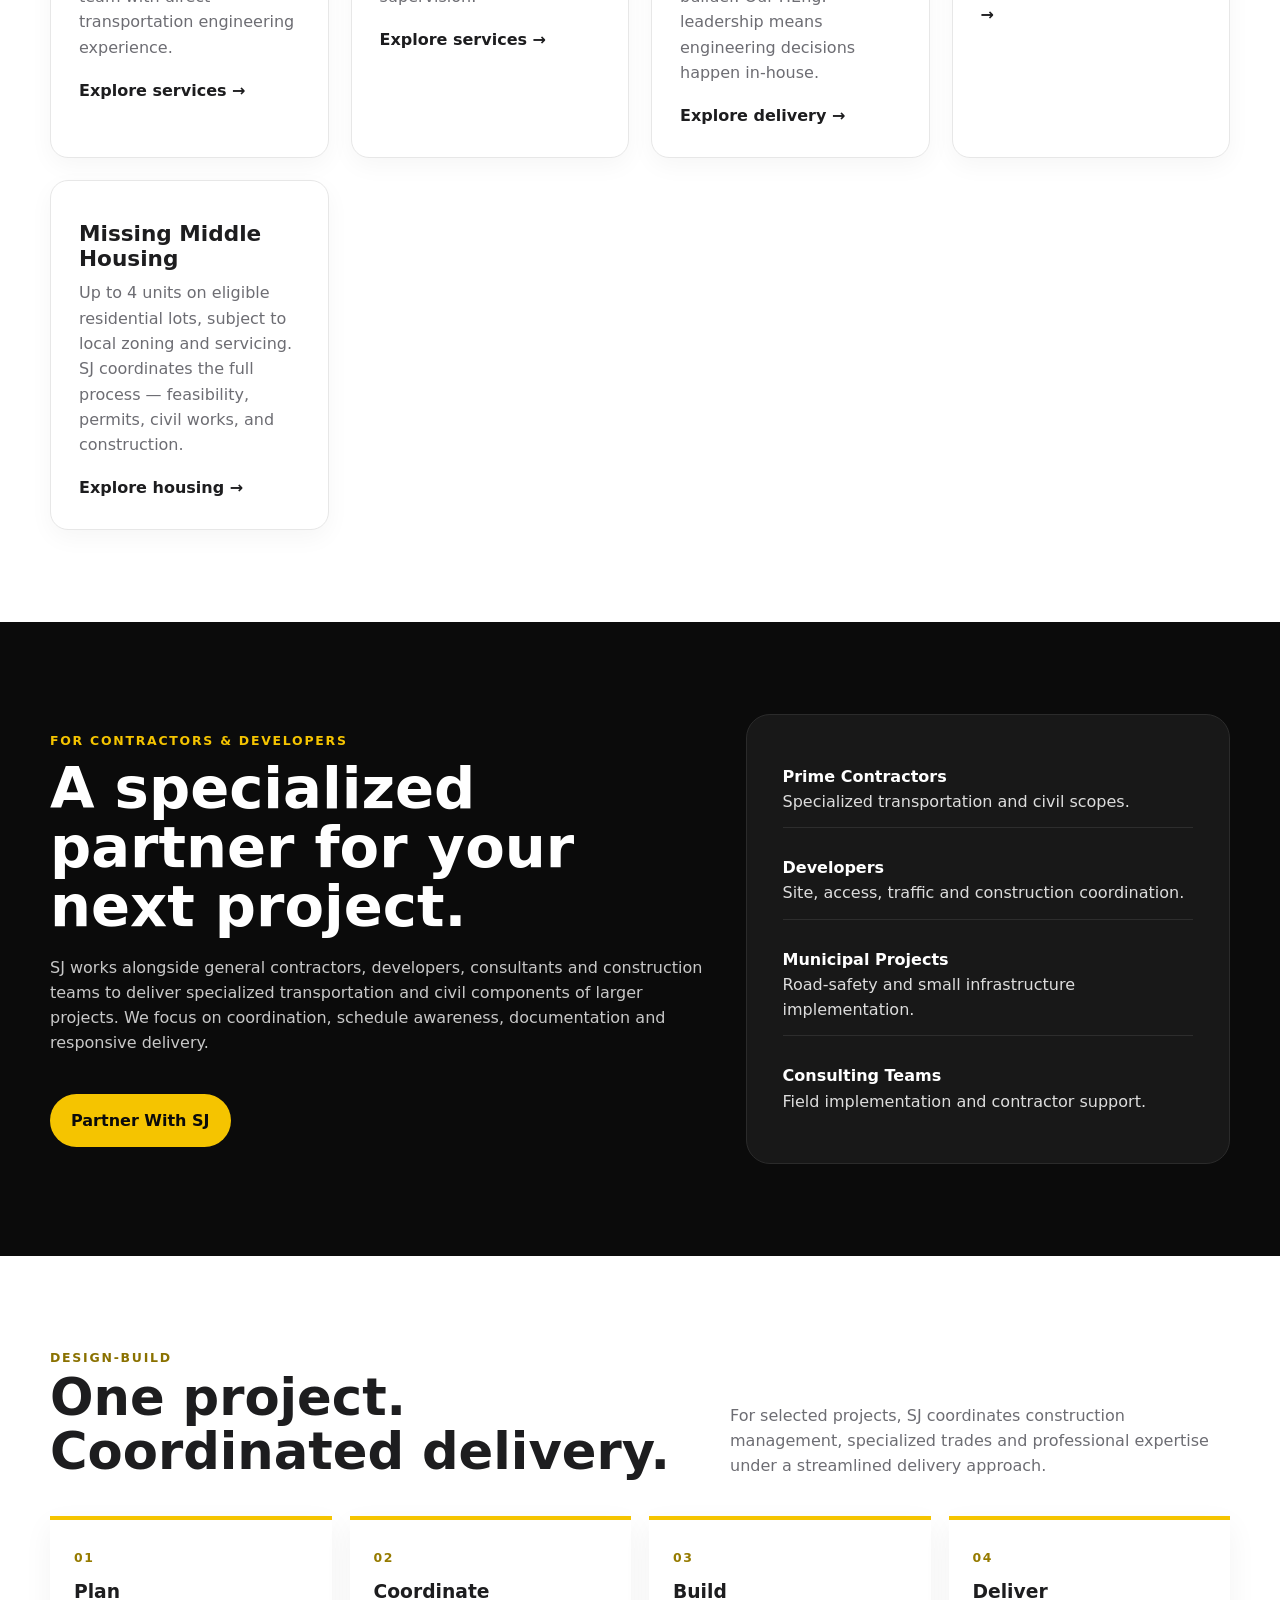
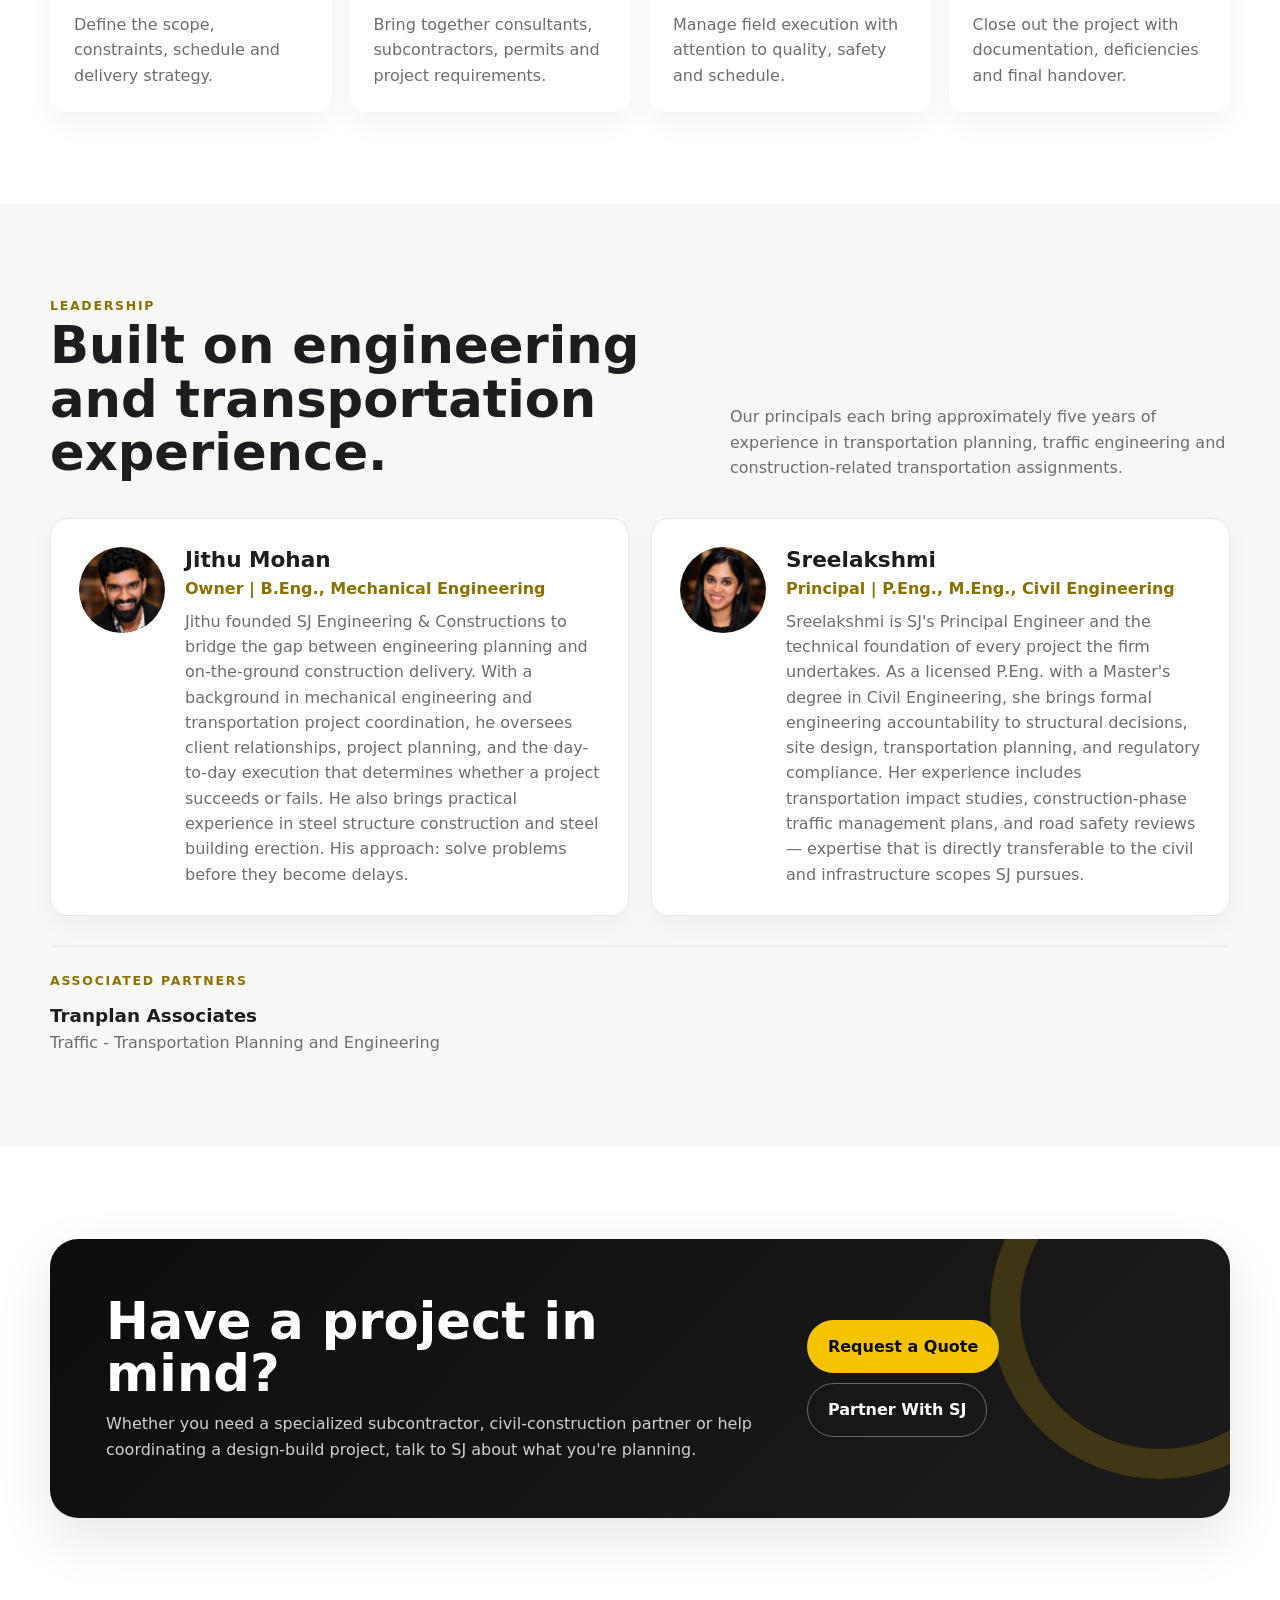
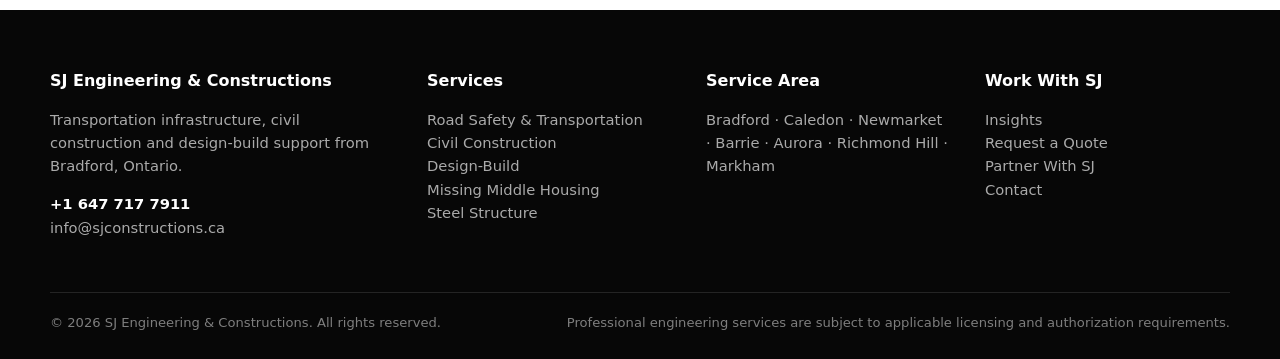
==== commit d2b92d1b: "Add Insights articles and reviewable blog draft generator" ====
--- a/index.html
+++ b/index.html
@@ -1,6 +1,6 @@
-<!doctype html><html lang="en"><head><meta charset="utf-8"><meta name="viewport" content="width=device-width,initial-scale=1"><title>SJ Engineering & Constructions | Bradford, Ontario</title><meta name="description" content="Transportation infrastructure, civil construction and design-build solutions in Bradford, York Region, South Simcoe and surrounding Ontario communities."><link rel="stylesheet" href="styles.css?v=20260923-home-hero"></head><body><header class="header"><div class="container nav">
+<!doctype html><html lang="en"><head><meta charset="utf-8"><meta name="viewport" content="width=device-width,initial-scale=1"><title>SJ Engineering & Constructions | Bradford, Ontario</title><meta name="description" content="Transportation infrastructure, civil construction and design-build solutions in Bradford, York Region, South Simcoe and surrounding Ontario communities."><link rel="stylesheet" href="styles.css?v=20260923-insights"></head><body><header class="header"><div class="container nav">
 <a class="brand" href="index.html"><img class="brand-mark" src="assets/sj-logo.png" alt="SJ Engineering & Constructions logo"><span class="brand-text">SJ Engineering & Constructions<small>Infrastructure • Civil • Design-Build</small></span></a>
-<nav class="nav-links"><a href="index.html">Home</a><details class="services-dropdown"><summary>Services <span aria-hidden="true">▾</span></summary><div class="services-submenu"><a href="services.html">All Services</a><a href="transportation.html">Transportation</a><a href="design-build.html">Design-Build</a><a href="housing.html">Housing</a><a href="steel-structure.html">Steel Structure</a></div></details><a href="about.html">About Us</a><a href="contact.html">Contact</a></nav>
+<nav class="nav-links"><a href="index.html">Home</a><details class="services-dropdown"><summary>Services <span aria-hidden="true">▾</span></summary><div class="services-submenu"><a href="services.html">All Services</a><a href="transportation.html">Transportation</a><a href="design-build.html">Design-Build</a><a href="housing.html">Housing</a><a href="steel-structure.html">Steel Structure</a></div></details><a href="about.html">About Us</a><a href="blog.html">Insights</a><a href="contact.html">Contact</a></nav>
 <div class="nav-cta"><a class="btn outline" href="partner.html">Partner With SJ</a><a class="btn primary" href="contact.html#quote">Request a Quote</a></div><button class="menu-toggle" aria-label="Open menu">☰</button>
 </div></header><main>
 <section class="hero"><div class="container hero-inner"><div class="eyebrow" style="color:#f5c400">Bradford, Ontario • Serving York Region, South Simcoe & surrounding communities</div><h1>Engineering-led construction for <span>Ontario's most important projects.</span></h1><p>From missing middle housing to municipal infrastructure, SJ Engineering &amp; Constructions delivers design-build solutions across York Region, South Simcoe, and the northern GTA.</p><div class="hero-actions"><a class="btn primary" href="contact.html#quote">Request a Quote</a><a class="btn outline" href="partner.html">Partner With SJ</a></div><div class="trust-row"><div class="trust-chip">Transportation Expertise</div><div class="trust-chip">P.Eng. Leadership</div><div class="trust-chip">Construction Focus</div></div></div></section>
@@ -22,5 +22,5 @@
 <div><h4>SJ Engineering & Constructions</h4><p>Transportation infrastructure, civil construction and design-build support from Bradford, Ontario.</p><p><strong style="color:#fff">+1 647 717 7911</strong><br><a href="mailto:info@sjconstructions.ca">info@sjconstructions.ca</a></p></div>
 <div><h4>Services</h4><p><a href="transportation.html">Road Safety & Transportation</a><br><a href="services.html">Civil Construction</a><br><a href="design-build.html">Design-Build</a><br><a href="housing.html">Missing Middle Housing</a><br><a href="steel-structure.html">Steel Structure</a></p></div>
 <div><h4>Service Area</h4><p>Bradford · Caledon · Newmarket · Barrie · Aurora · Richmond Hill · Markham</p></div>
-<div><h4>Work With SJ</h4><p><a href="contact.html#quote">Request a Quote</a><br><a href="partner.html">Partner With SJ</a><br><a href="contact.html">Contact</a></p></div>
+<div><h4>Work With SJ</h4><p><a href="blog.html">Insights</a><br><a href="contact.html#quote">Request a Quote</a><br><a href="partner.html">Partner With SJ</a><br><a href="contact.html">Contact</a></p></div>
 </div><div class="footer-bottom"><div>© 2026 SJ Engineering & Constructions. All rights reserved.</div><div>Professional engineering services are subject to applicable licensing and authorization requirements.</div></div></div></footer><script src="script.js?v=20260923-services-menu"></script></body></html>
--- a/styles.css
+++ b/styles.css
@@ -107,6 +107,13 @@
 #feasibility-call{scroll-margin-top:90px}
 @media(max-width:980px){.housing-process{grid-template-columns:repeat(2,minmax(0,1fr))}}
 @media(max-width:640px){.housing-process{grid-template-columns:1fr}}
+.blog-grid{display:grid;grid-template-columns:repeat(3,minmax(0,1fr));gap:22px}
+.blog-card{display:flex;flex-direction:column;padding:28px;border:1px solid var(--line);border-radius:var(--radius);background:var(--paper);box-shadow:0 8px 24px rgba(0,0,0,.04)}
+.blog-card h3{margin:8px 0 12px;font-size:1.38rem;line-height:1.2}.blog-card h3 a:hover{color:#8a7100}.blog-card p:not(.blog-meta){margin:0;color:var(--muted)}
+.blog-card .linkline{margin-top:auto;padding-top:18px}.blog-meta{margin:0;color:#8a7100;font-size:.78rem;font-weight:800;letter-spacing:.08em;text-transform:uppercase}
+.article{padding:96px 0}.article .container{max-width:820px}.article h1{font-size:clamp(2.7rem,6vw,5rem);line-height:1;margin:12px 0 24px}.article h2{font-size:clamp(1.65rem,3vw,2.2rem);line-height:1.1;margin:42px 0 12px}.article p{color:var(--muted);font-size:1.06rem}.article .article-lead{font-size:1.25rem;color:var(--ink);max-width:720px}.article-note{padding:18px 20px;border-left:4px solid var(--yellow);background:var(--soft);margin:34px 0}
+@media(max-width:980px){.blog-grid{grid-template-columns:repeat(2,minmax(0,1fr))}}
+@media(max-width:640px){.blog-grid{grid-template-columns:1fr}.article{padding:68px 0}}
 .hero-photo{background:#111}
 .hero-photo .hero-backdrop{position:absolute;inset:0;width:100%;height:100%;object-fit:cover;object-position:center}
 .hero-photo:before{inset:0;width:auto;height:auto;border:0;border-radius:0;transform:none;opacity:1;background:linear-gradient(90deg,rgba(0,0,0,.9),rgba(0,0,0,.65) 55%,rgba(0,0,0,.25))}
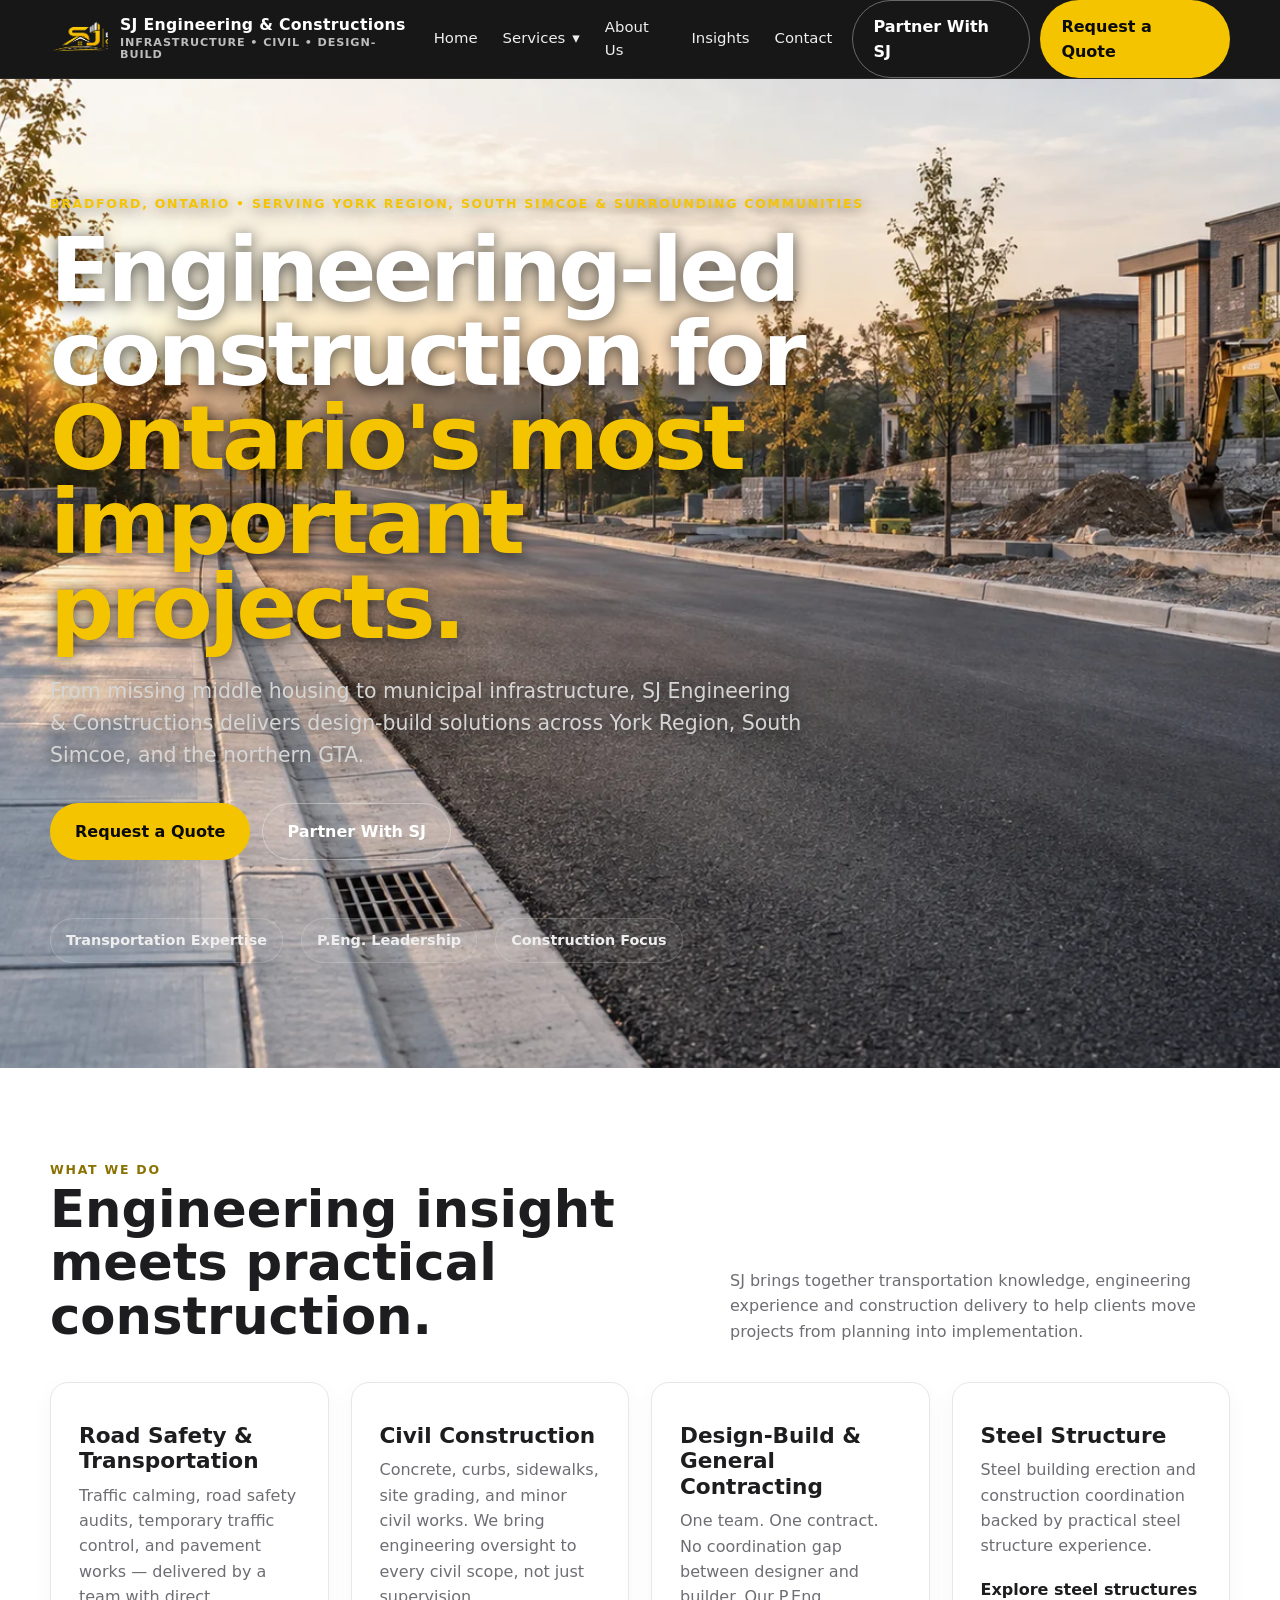
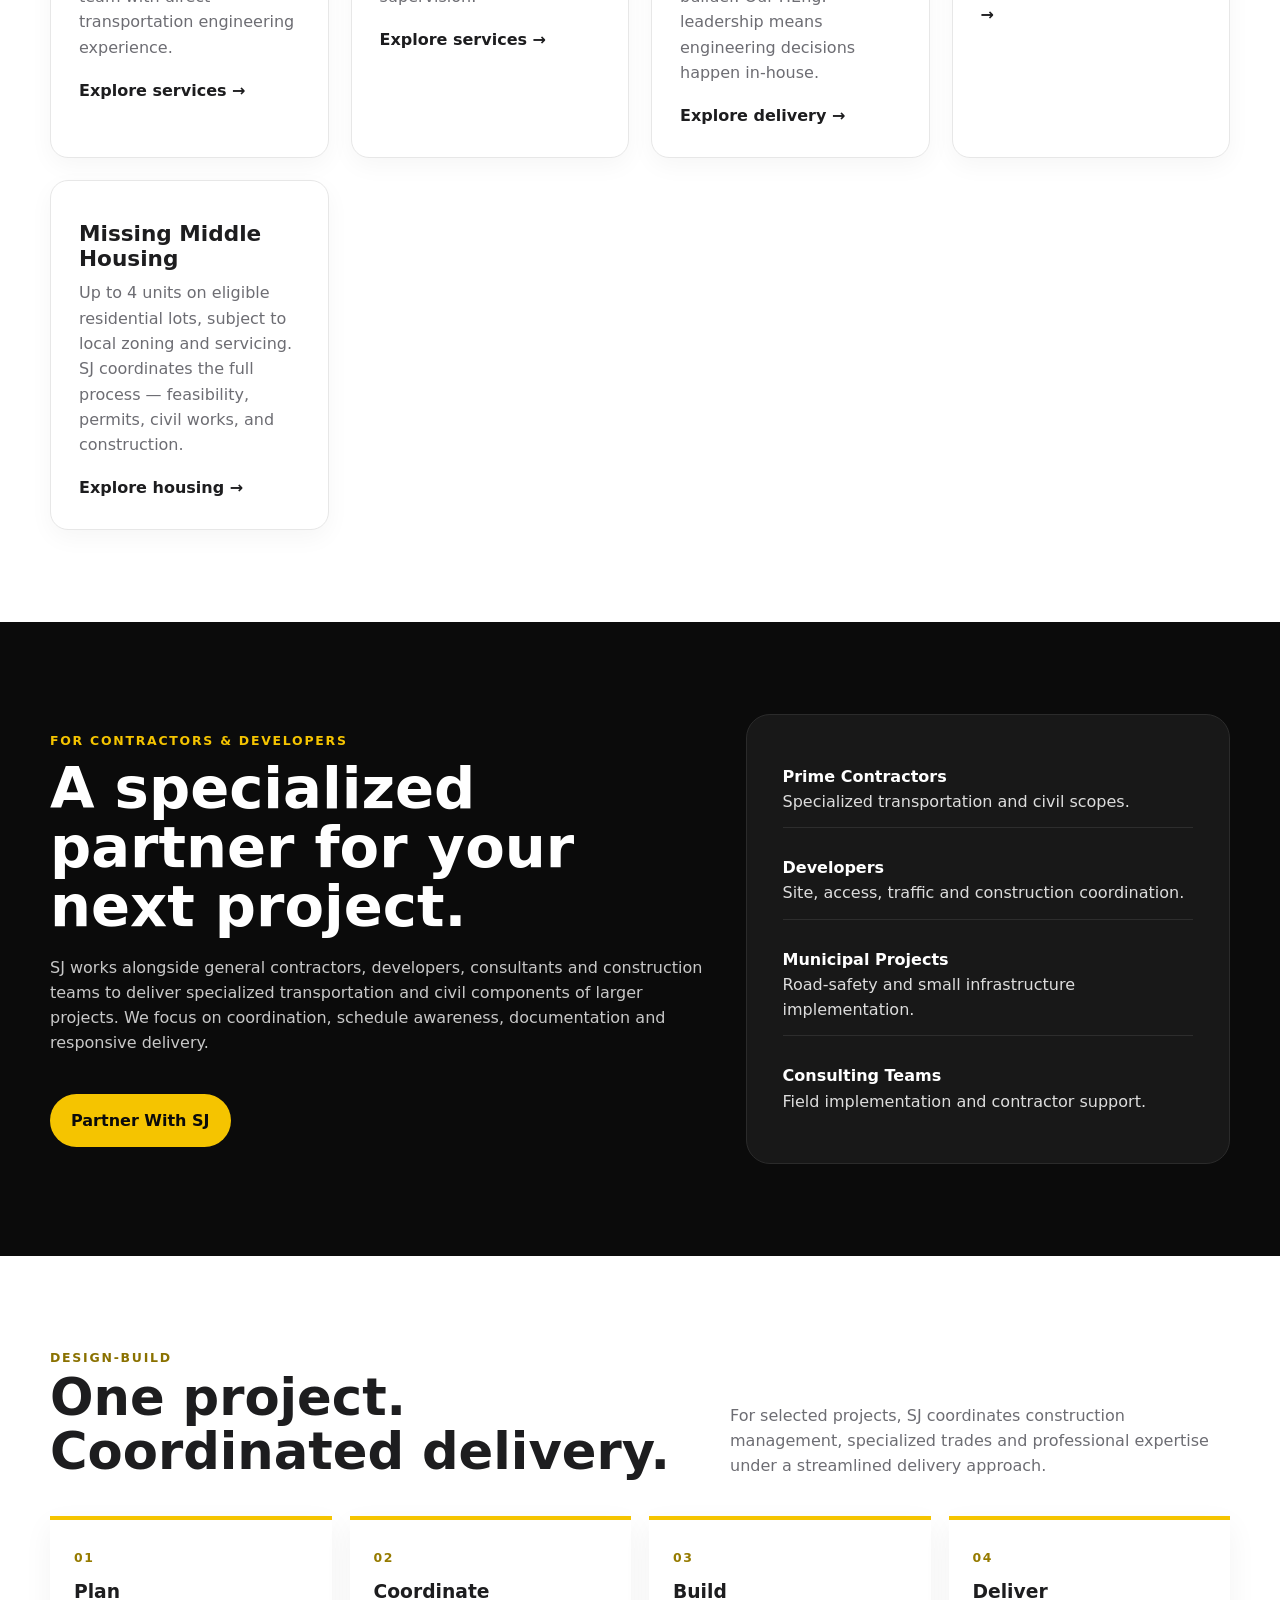
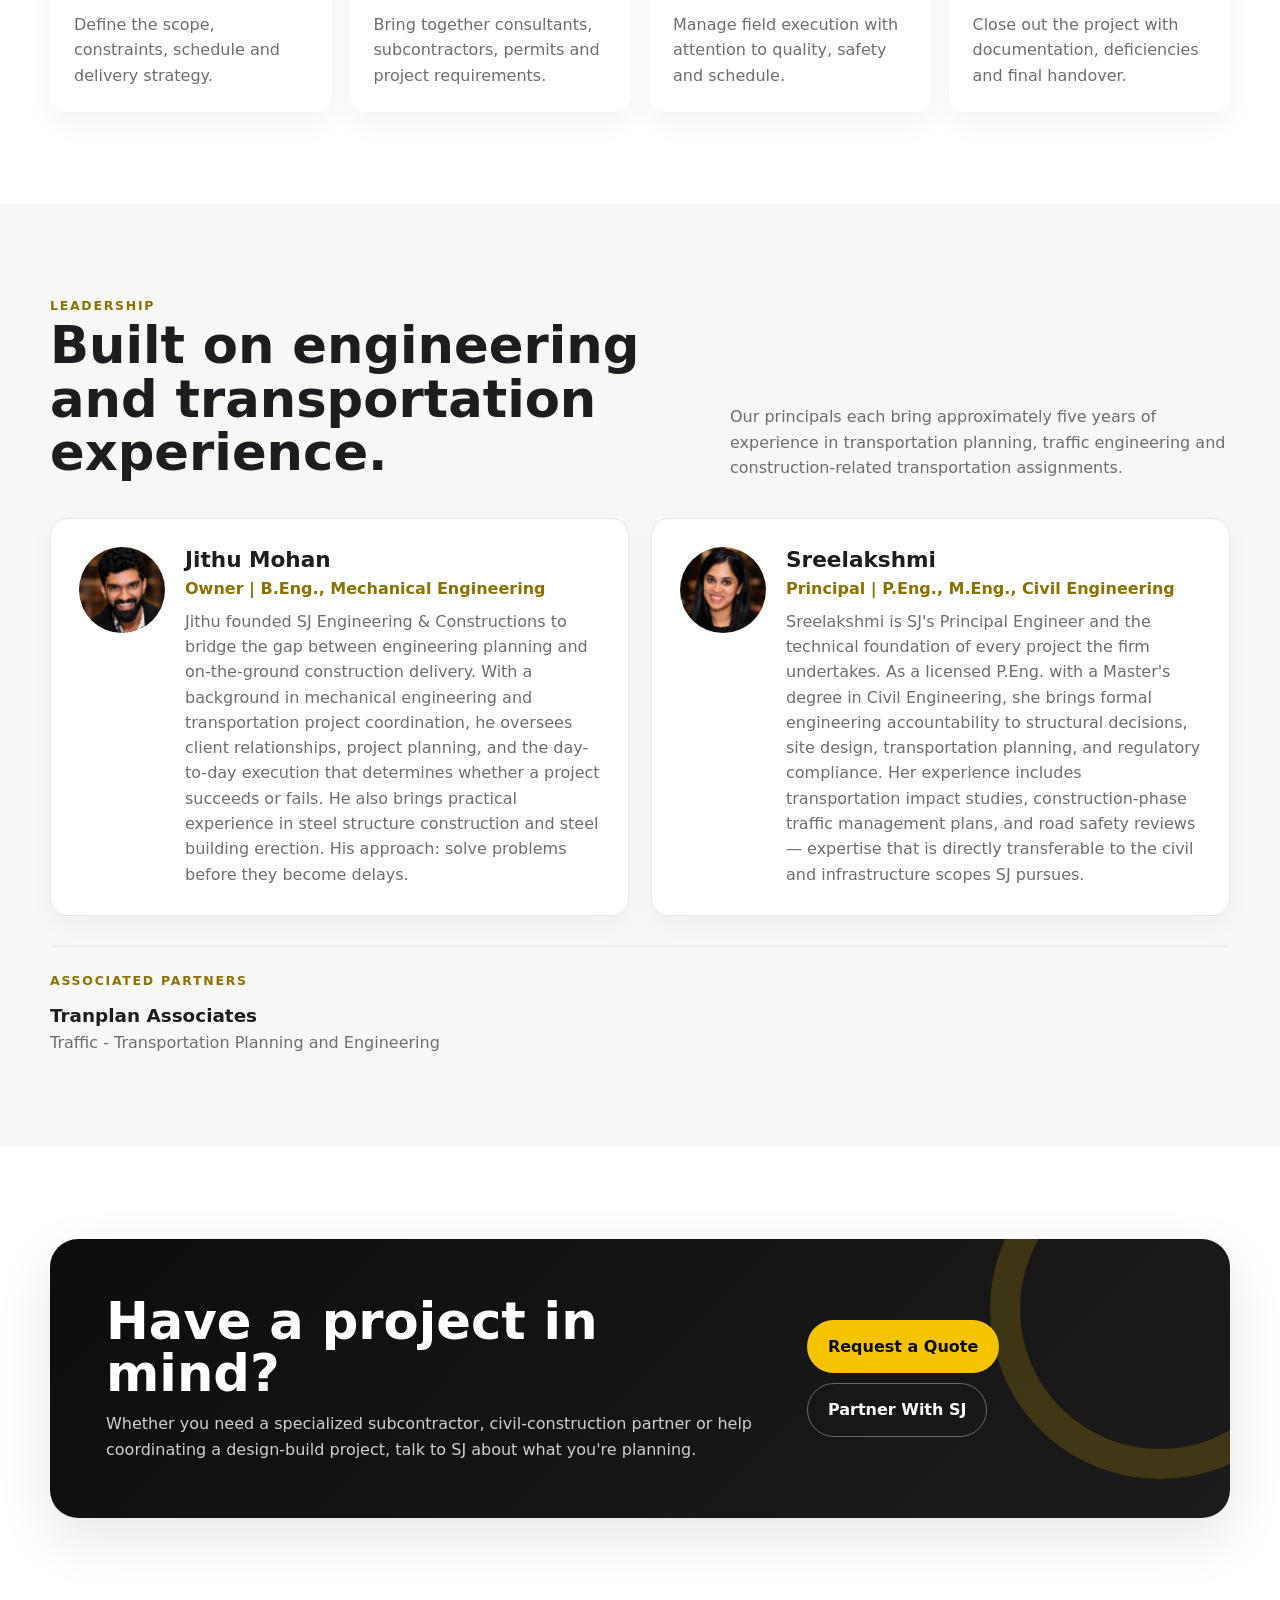
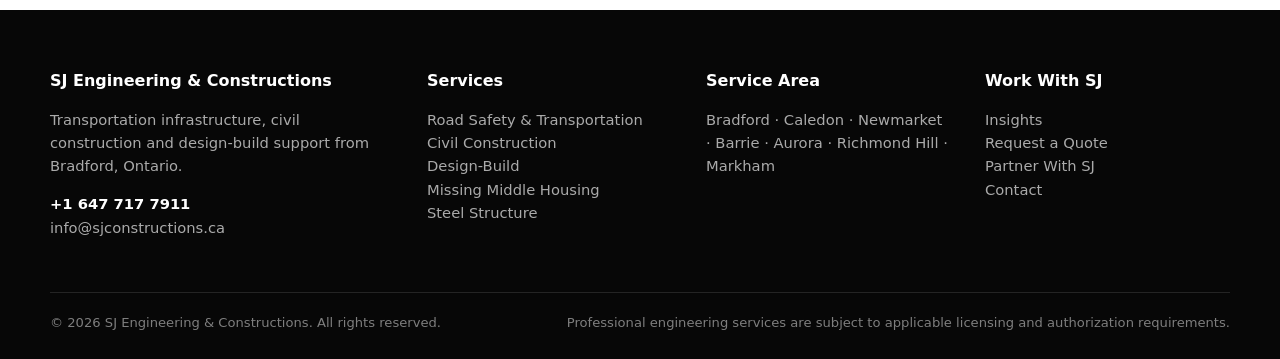
==== commit f0b7de55: "Restore home hero image with high-contrast text overlay" ====
--- a/index.html
+++ b/index.html
@@ -3,7 +3,7 @@
 <nav class="nav-links"><a href="index.html">Home</a><details class="services-dropdown"><summary>Services <span aria-hidden="true">▾</span></summary><div class="services-submenu"><a href="services.html">All Services</a><a href="transportation.html">Transportation</a><a href="design-build.html">Design-Build</a><a href="housing.html">Housing</a><a href="steel-structure.html">Steel Structure</a></div></details><a href="about.html">About Us</a><a href="blog.html">Insights</a><a href="contact.html">Contact</a></nav>
 <div class="nav-cta"><a class="btn outline" href="partner.html">Partner With SJ</a><a class="btn primary" href="contact.html#quote">Request a Quote</a></div><button class="menu-toggle" aria-label="Open menu">☰</button>
 </div></header><main>
-<section class="hero"><div class="container hero-inner"><div class="eyebrow" style="color:#f5c400">Bradford, Ontario • Serving York Region, South Simcoe & surrounding communities</div><h1>Engineering-led construction for <span>Ontario's most important projects.</span></h1><p>From missing middle housing to municipal infrastructure, SJ Engineering &amp; Constructions delivers design-build solutions across York Region, South Simcoe, and the northern GTA.</p><div class="hero-actions"><a class="btn primary" href="contact.html#quote">Request a Quote</a><a class="btn outline" href="partner.html">Partner With SJ</a></div><div class="trust-row"><div class="trust-chip">Transportation Expertise</div><div class="trust-chip">P.Eng. Leadership</div><div class="trust-chip">Construction Focus</div></div></div></section>
+<section class="hero hero-photo"><img class="hero-backdrop" src="assets/visuals/infrastructure-1600.webp" srcset="assets/visuals/infrastructure-800.webp 800w, assets/visuals/infrastructure-1600.webp 1600w" sizes="100vw" alt="" width="1600" height="900" fetchpriority="high"><div class="container hero-inner"><div class="eyebrow" style="color:#f5c400">Bradford, Ontario • Serving York Region, South Simcoe & surrounding communities</div><h1>Engineering-led construction for <span>Ontario's most important projects.</span></h1><p>From missing middle housing to municipal infrastructure, SJ Engineering &amp; Constructions delivers design-build solutions across York Region, South Simcoe, and the northern GTA.</p><div class="hero-actions"><a class="btn primary" href="contact.html#quote">Request a Quote</a><a class="btn outline" href="partner.html">Partner With SJ</a></div><div class="trust-row"><div class="trust-chip">Transportation Expertise</div><div class="trust-chip">P.Eng. Leadership</div><div class="trust-chip">Construction Focus</div></div></div></section>
 <section class="section"><div class="container"><div class="section-head"><div><div class="eyebrow">What We Do</div><h2>Engineering insight meets practical construction.</h2></div><p>SJ brings together transportation knowledge, engineering experience and construction delivery to help clients move projects from planning into implementation.</p></div><div class="grid four">
 <div class="card"><h3>Road Safety & Transportation</h3><p>Traffic calming, road safety audits, temporary traffic control, and pavement works — delivered by a team with direct transportation engineering experience.</p><a class="linkline" href="transportation.html">Explore services →</a></div>
 <div class="card"><h3>Civil Construction</h3><p>Concrete, curbs, sidewalks, site grading, and minor civil works. We bring engineering oversight to every civil scope, not just supervision.</p><a class="linkline" href="services.html">Explore services →</a></div>
--- a/styles.css
+++ b/styles.css
@@ -116,10 +116,11 @@
 @media(max-width:640px){.blog-grid{grid-template-columns:1fr}.article{padding:68px 0}}
 .hero-photo{background:#111}
 .hero-photo .hero-backdrop{position:absolute;inset:0;width:100%;height:100%;object-fit:cover;object-position:center}
-.hero-photo:before{inset:0;width:auto;height:auto;border:0;border-radius:0;transform:none;opacity:1;background:linear-gradient(90deg,rgba(0,0,0,.9),rgba(0,0,0,.65) 55%,rgba(0,0,0,.25))}
+.hero-photo:before{inset:0;width:auto;height:auto;border:0;border-radius:0;transform:none;opacity:1;background:linear-gradient(90deg,rgba(0,0,0,.96) 0%,rgba(0,0,0,.91) 46%,rgba(0,0,0,.66) 68%,rgba(0,0,0,.38) 100%)}
 .hero-photo:after{display:none}
 .hero-photo .hero-inner{max-width:100%;padding-right:22%}
+.hero-photo .hero-inner{z-index:2}.hero-photo h1,.hero-photo p,.hero-photo .eyebrow{position:relative;text-shadow:0 2px 16px rgba(0,0,0,.7)}
 .service-photo{margin-top:38px;margin-bottom:0}
 .service-photo img{width:100%;height:auto;max-height:560px;object-fit:cover;border-radius:18px}
 @media(max-width:980px){.hero-photo .hero-inner{padding-right:0}}
-@media(max-width:640px){.hero-photo .hero-backdrop{object-position:65% center}.hero-photo:before{background:rgba(0,0,0,.75)}.service-photo{margin-top:24px}.service-photo img{border-radius:12px}}
+@media(max-width:640px){.hero-photo .hero-backdrop{object-position:65% center}.hero-photo:before{background:rgba(0,0,0,.86)}.service-photo{margin-top:24px}.service-photo img{border-radius:12px}}
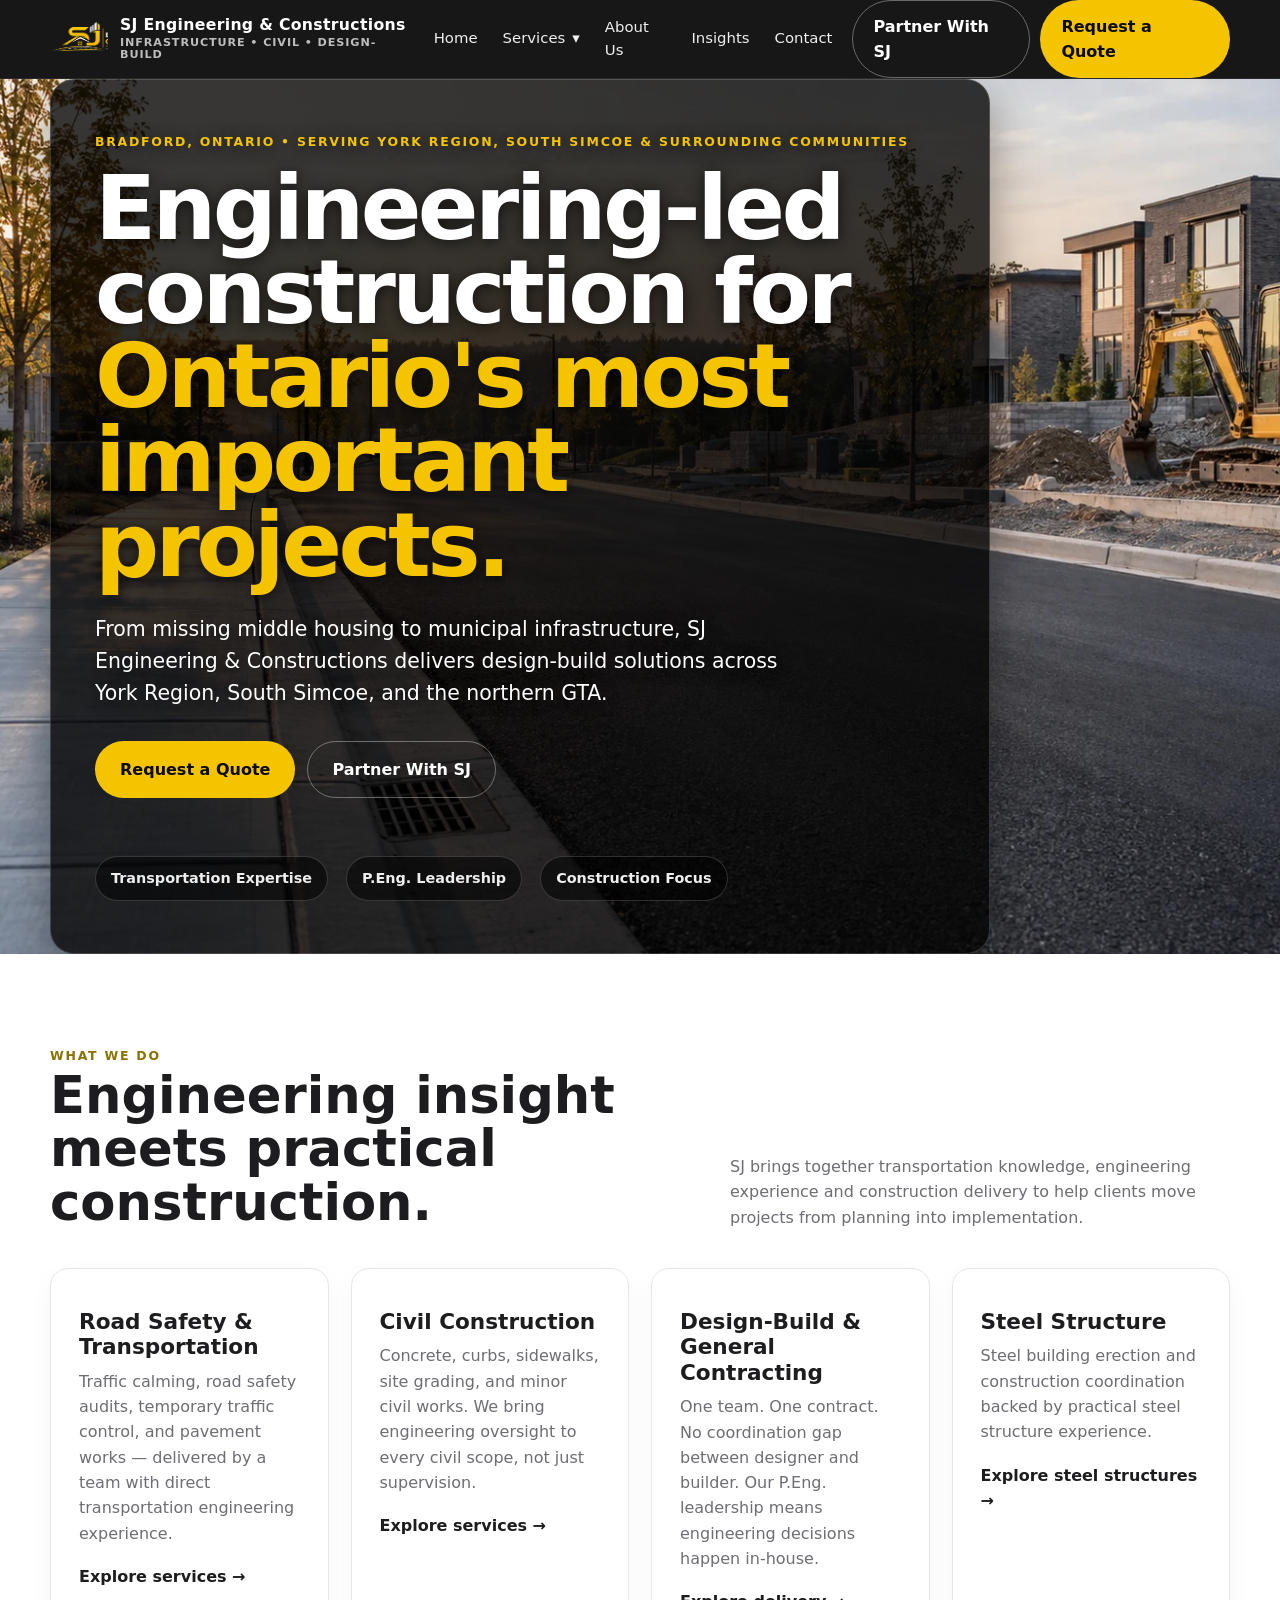
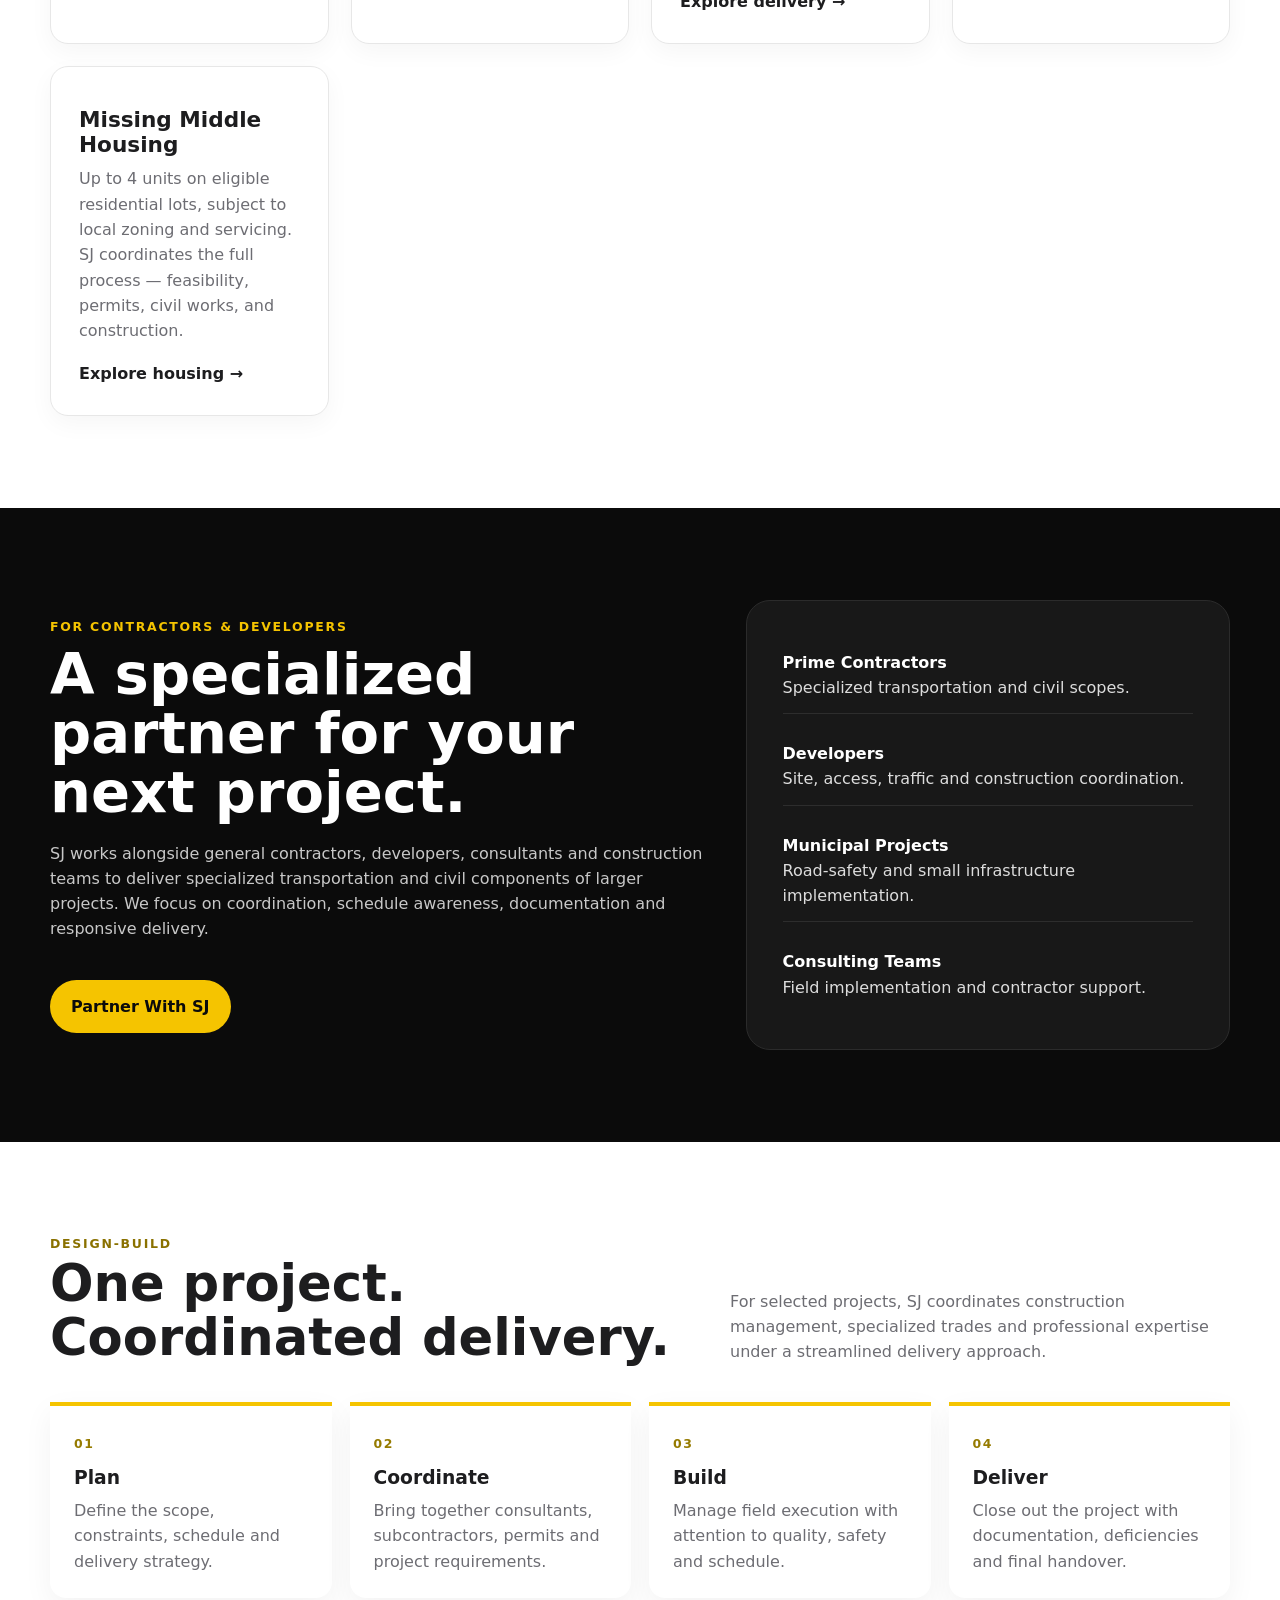
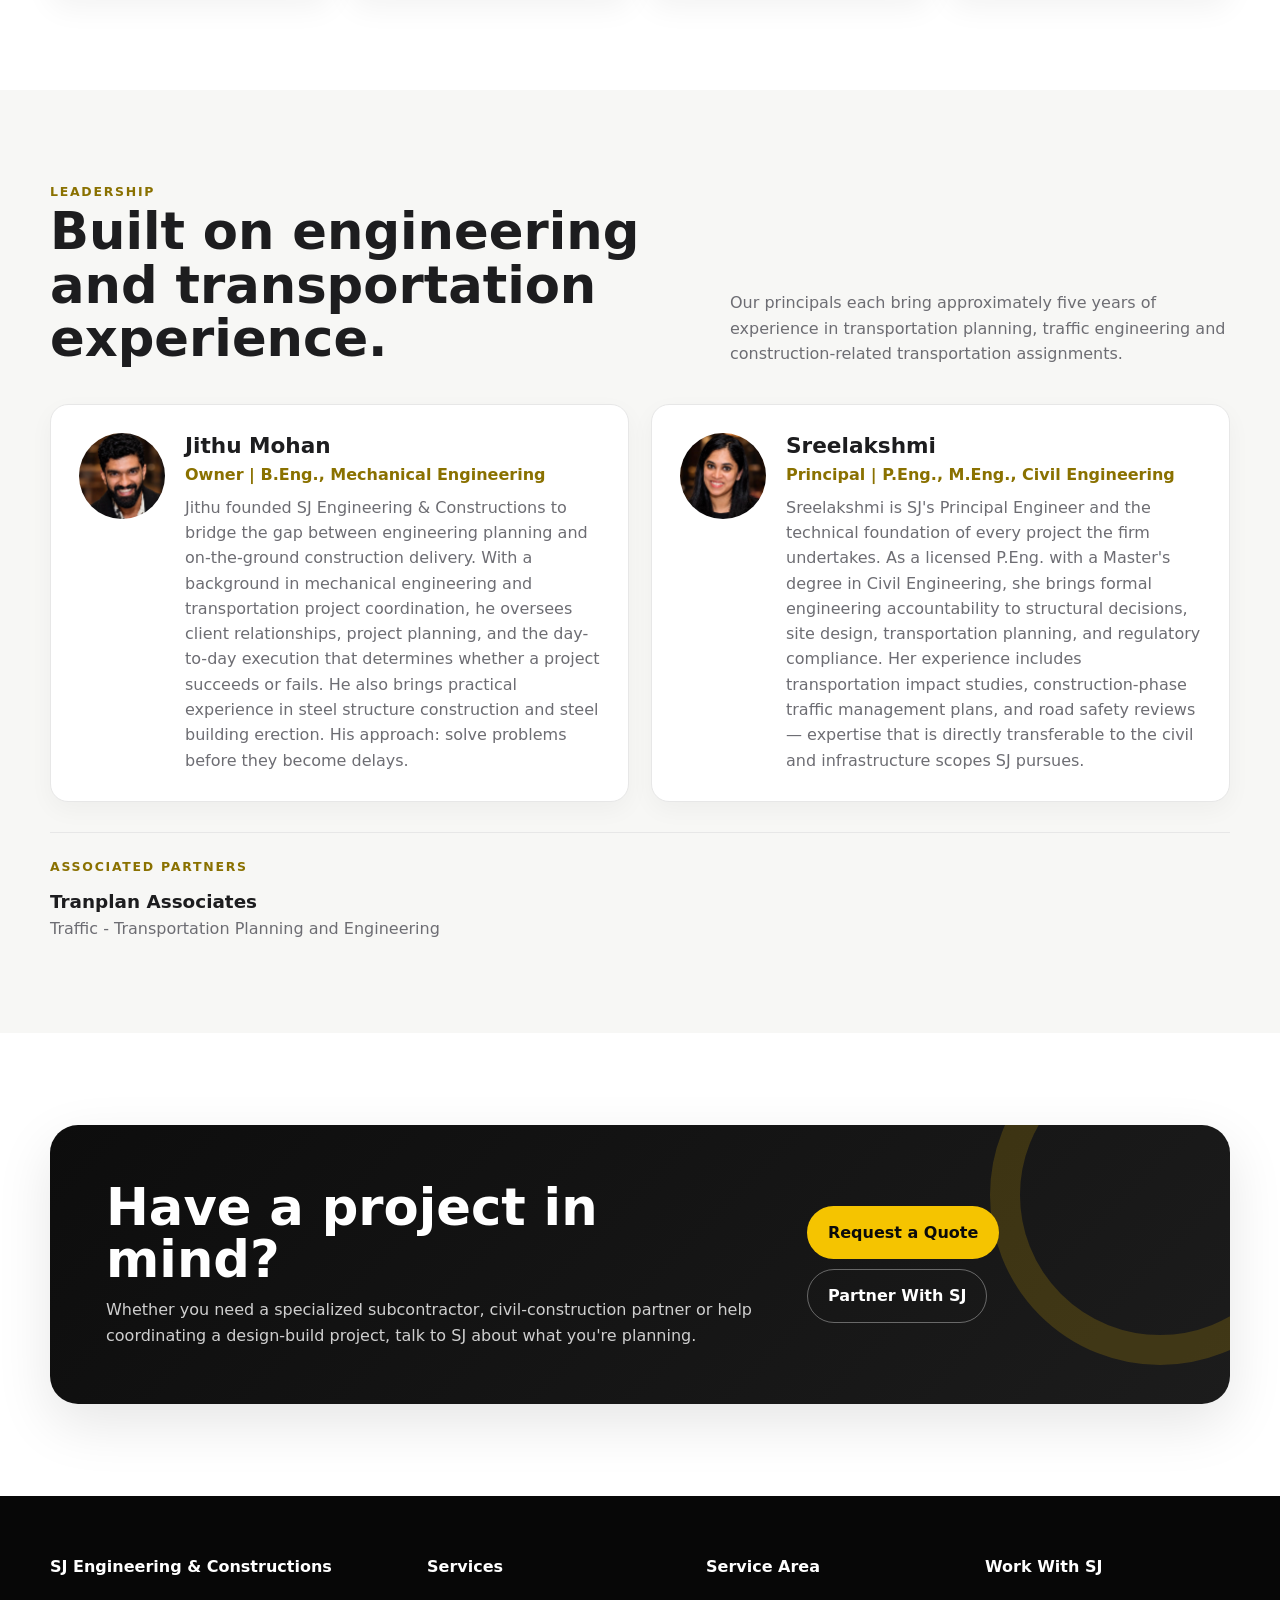
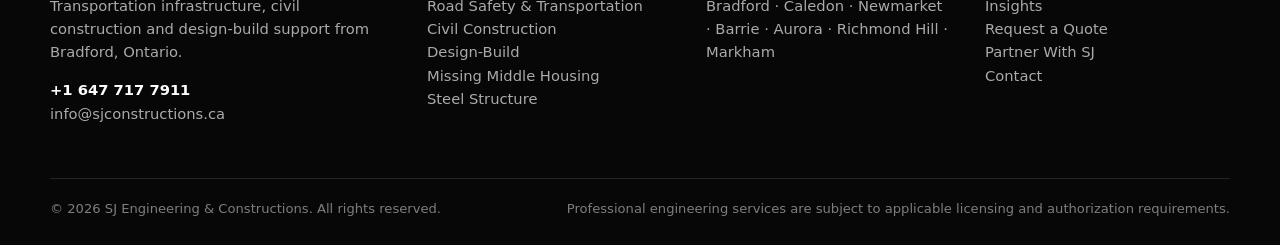
==== commit 1a130876: "Add opaque hero panel for reliable text contrast" ====
--- a/index.html
+++ b/index.html
@@ -1,4 +1,4 @@
-<!doctype html><html lang="en"><head><meta charset="utf-8"><meta name="viewport" content="width=device-width,initial-scale=1"><title>SJ Engineering & Constructions | Bradford, Ontario</title><meta name="description" content="Transportation infrastructure, civil construction and design-build solutions in Bradford, York Region, South Simcoe and surrounding Ontario communities."><link rel="stylesheet" href="styles.css?v=20260923-insights"></head><body><header class="header"><div class="container nav">
+<!doctype html><html lang="en"><head><meta charset="utf-8"><meta name="viewport" content="width=device-width,initial-scale=1"><title>SJ Engineering & Constructions | Bradford, Ontario</title><meta name="description" content="Transportation infrastructure, civil construction and design-build solutions in Bradford, York Region, South Simcoe and surrounding Ontario communities."><link rel="stylesheet" href="styles.css?v=20260923-hero-panel"></head><body><header class="header"><div class="container nav">
 <a class="brand" href="index.html"><img class="brand-mark" src="assets/sj-logo.png" alt="SJ Engineering & Constructions logo"><span class="brand-text">SJ Engineering & Constructions<small>Infrastructure • Civil • Design-Build</small></span></a>
 <nav class="nav-links"><a href="index.html">Home</a><details class="services-dropdown"><summary>Services <span aria-hidden="true">▾</span></summary><div class="services-submenu"><a href="services.html">All Services</a><a href="transportation.html">Transportation</a><a href="design-build.html">Design-Build</a><a href="housing.html">Housing</a><a href="steel-structure.html">Steel Structure</a></div></details><a href="about.html">About Us</a><a href="blog.html">Insights</a><a href="contact.html">Contact</a></nav>
 <div class="nav-cta"><a class="btn outline" href="partner.html">Partner With SJ</a><a class="btn primary" href="contact.html#quote">Request a Quote</a></div><button class="menu-toggle" aria-label="Open menu">☰</button>
--- a/styles.css
+++ b/styles.css
@@ -120,7 +120,9 @@
 .hero-photo:after{display:none}
 .hero-photo .hero-inner{max-width:100%;padding-right:22%}
 .hero-photo .hero-inner{z-index:2}.hero-photo h1,.hero-photo p,.hero-photo .eyebrow{position:relative;text-shadow:0 2px 16px rgba(0,0,0,.7)}
+.hero-photo .hero-inner{width:min(940px,calc(100% - 40px));margin-left:max(20px,calc((100% - var(--max))/2));padding:52px 44px;background:rgba(0,0,0,.78);border:1px solid rgba(255,255,255,.16);border-radius:24px;box-shadow:0 18px 50px rgba(0,0,0,.42)}
+.hero-photo .hero-inner p{color:#fff;max-width:690px}.hero-photo .trust-chip{background:rgba(0,0,0,.52)}
 .service-photo{margin-top:38px;margin-bottom:0}
 .service-photo img{width:100%;height:auto;max-height:560px;object-fit:cover;border-radius:18px}
-@media(max-width:980px){.hero-photo .hero-inner{padding-right:0}}
-@media(max-width:640px){.hero-photo .hero-backdrop{object-position:65% center}.hero-photo:before{background:rgba(0,0,0,.86)}.service-photo{margin-top:24px}.service-photo img{border-radius:12px}}
+@media(max-width:980px){.hero-photo .hero-inner{margin-left:20px;padding-right:36px}}
+@media(max-width:640px){.hero-photo .hero-backdrop{object-position:65% center}.hero-photo:before{background:rgba(0,0,0,.86)}.hero-photo .hero-inner{width:calc(100% - 26px);margin-left:13px;padding:38px 24px;border-radius:18px}.service-photo{margin-top:24px}.service-photo img{border-radius:12px}}
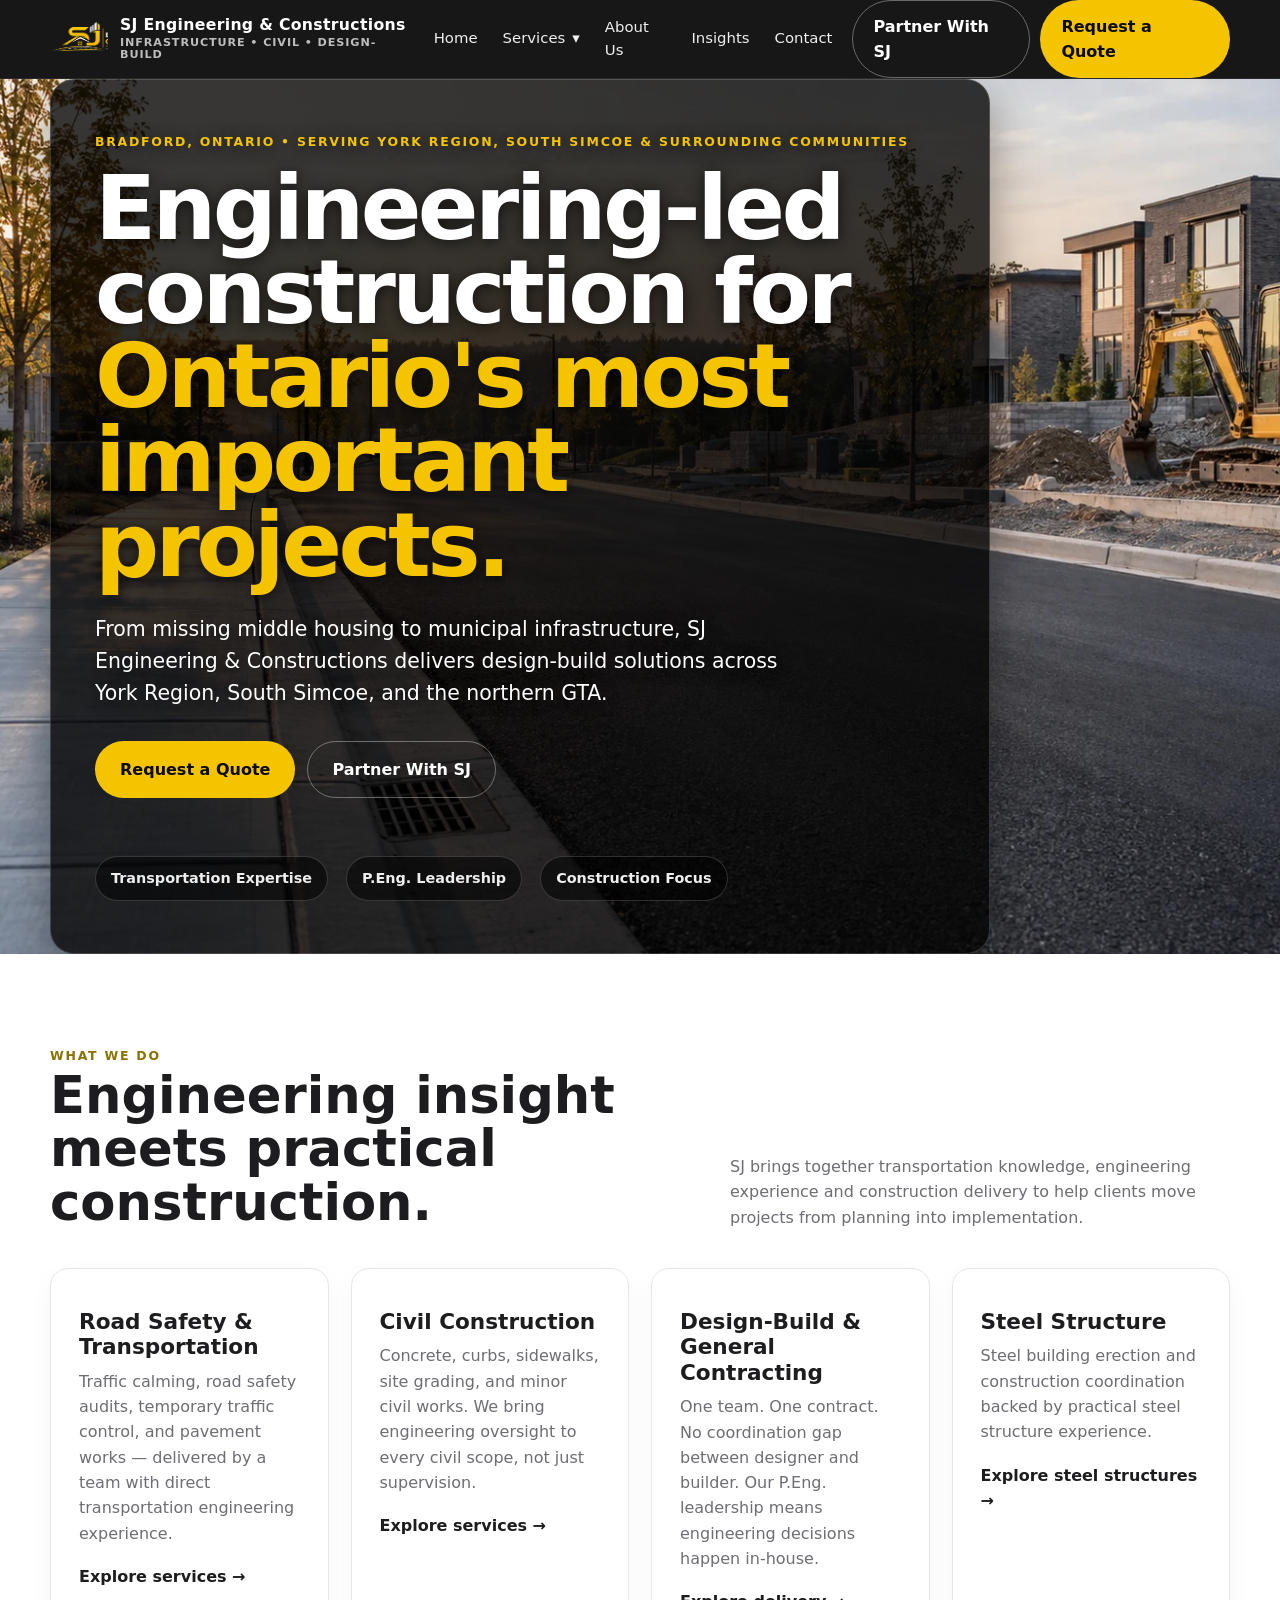
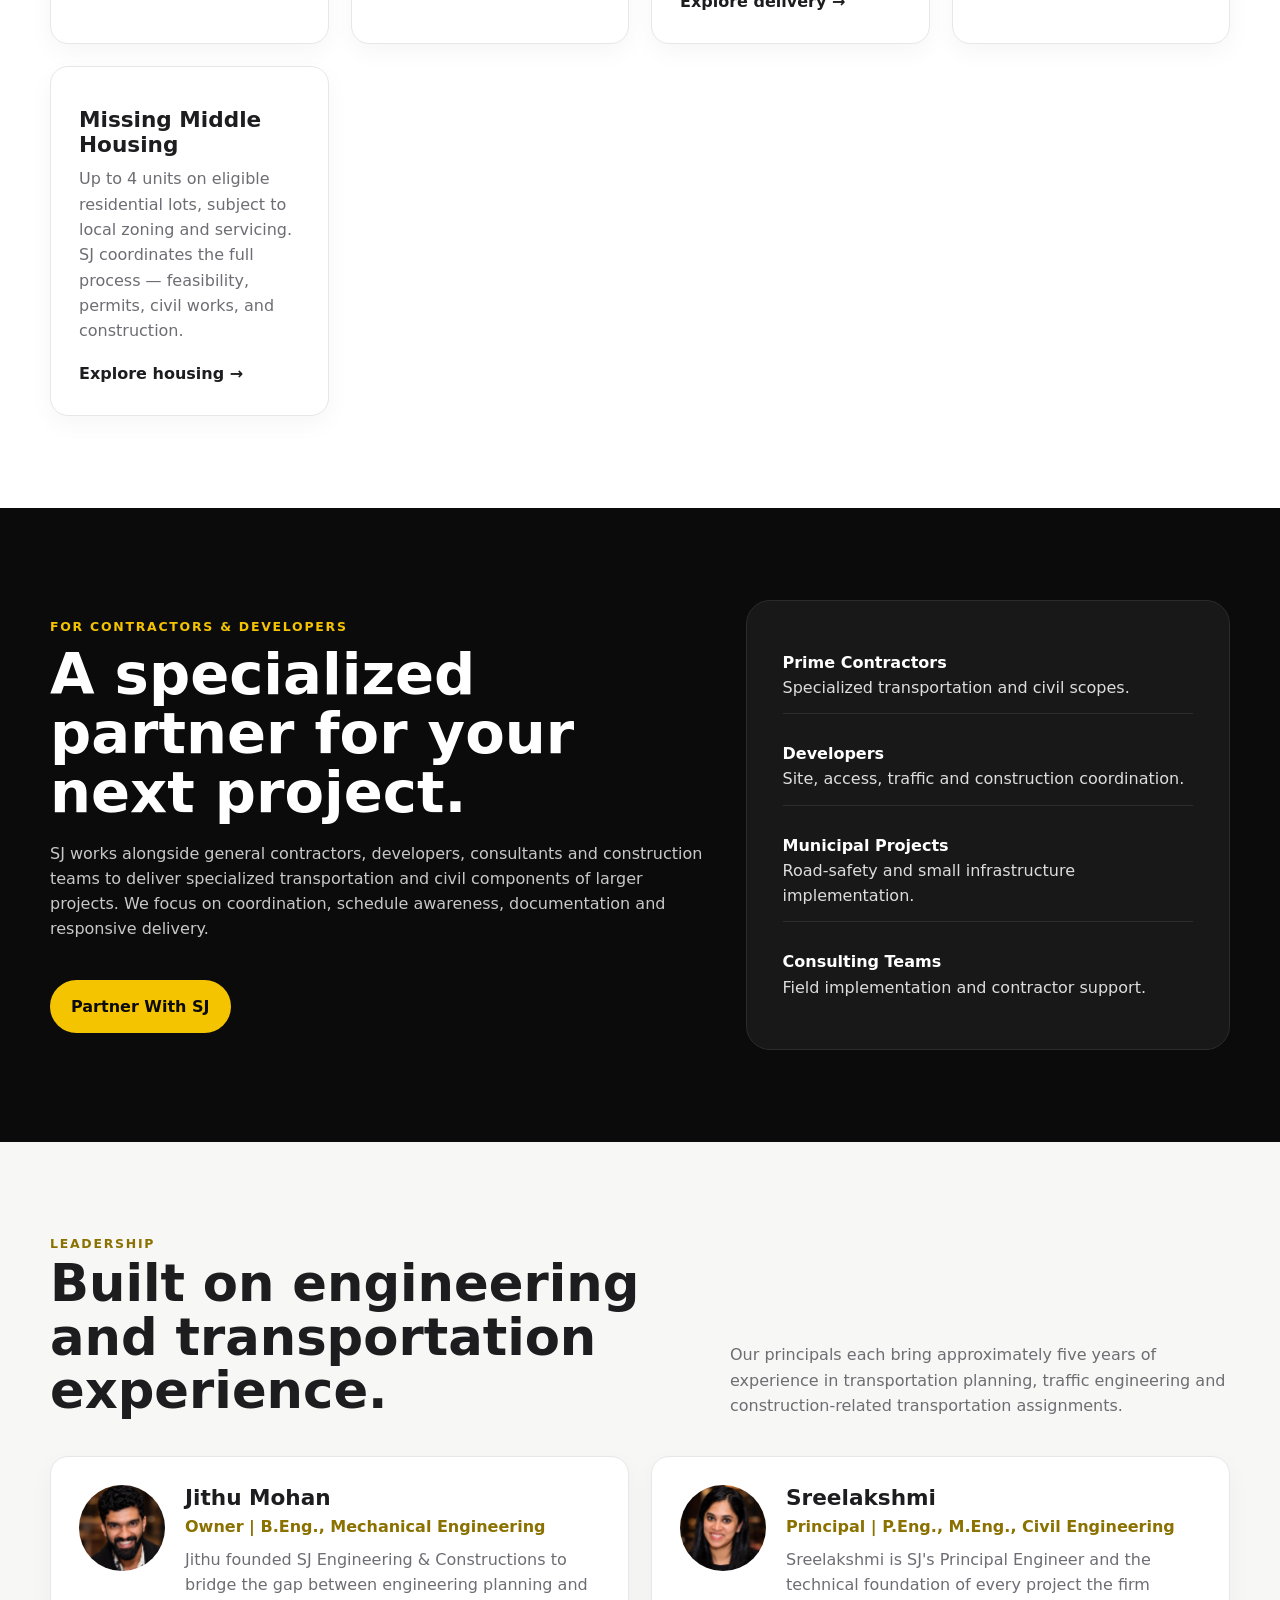
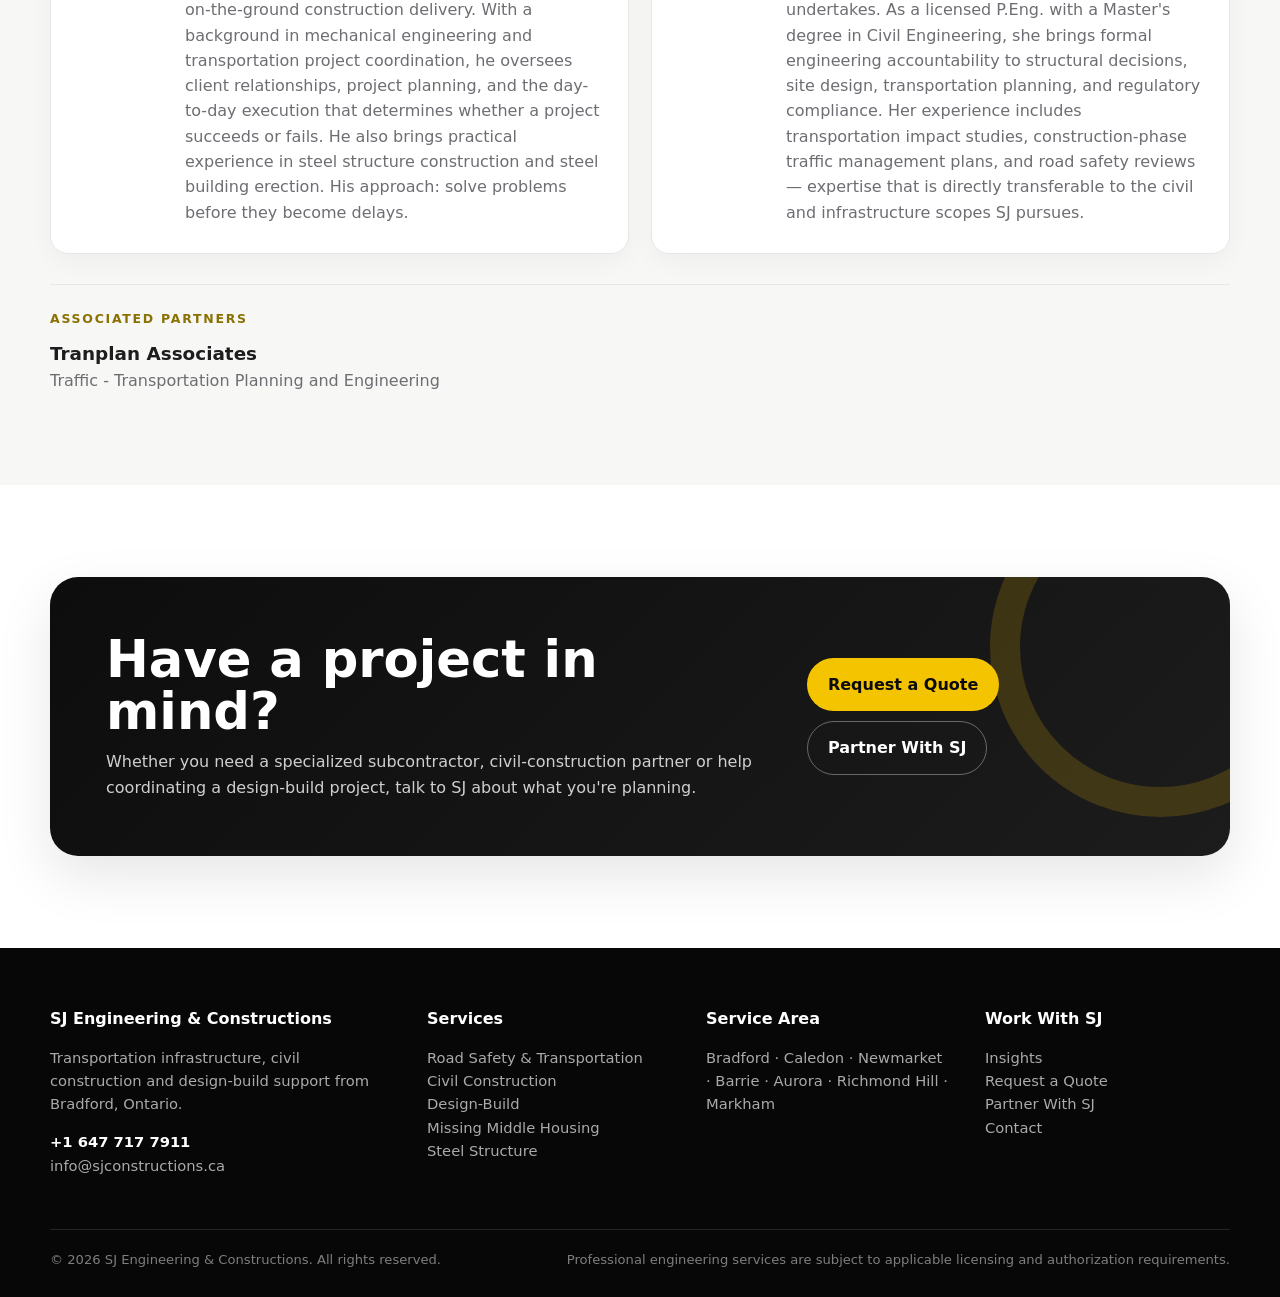
==== commit e06ad36e: "Move Design-Build delivery process from home to service page" ====
--- a/index.html
+++ b/index.html
@@ -12,7 +12,7 @@
 </div></div></section>
 
 <section class="section dark"><div class="container partner-wrap"><div><div class="eyebrow" style="color:#f5c400">For Contractors & Developers</div><h2 style="font-size:clamp(2.3rem,4.5vw,4rem);line-height:1.02;margin:10px 0 18px">A specialized partner for your next project.</h2><p style="color:#c8c8c8;max-width:720px">SJ works alongside general contractors, developers, consultants and construction teams to deliver specialized transportation and civil components of larger projects. We focus on coordination, schedule awareness, documentation and responsive delivery.</p><a class="btn primary" href="partner.html" style="margin-top:22px">Partner With SJ</a></div><div class="partner-panel"><ul><li><strong>Prime Contractors</strong><br>Specialized transportation and civil scopes.</li><li><strong>Developers</strong><br>Site, access, traffic and construction coordination.</li><li><strong>Municipal Projects</strong><br>Road-safety and small infrastructure implementation.</li><li><strong>Consulting Teams</strong><br>Field implementation and contractor support.</li></ul></div></div></section>
-<section class="section"><div class="container"><div class="section-head"><div><div class="eyebrow">Design-Build</div><h2>One project. Coordinated delivery.</h2></div><p>For selected projects, SJ coordinates construction management, specialized trades and professional expertise under a streamlined delivery approach.</p></div><div class="process"><div class="step"><span>01</span><h3>Plan</h3><p>Define the scope, constraints, schedule and delivery strategy.</p></div><div class="step"><span>02</span><h3>Coordinate</h3><p>Bring together consultants, subcontractors, permits and project requirements.</p></div><div class="step"><span>03</span><h3>Build</h3><p>Manage field execution with attention to quality, safety and schedule.</p></div><div class="step"><span>04</span><h3>Deliver</h3><p>Close out the project with documentation, deficiencies and final handover.</p></div></div></div></section>
+
 <section class="section soft"><div class="container"><div class="section-head"><div><div class="eyebrow">Leadership</div><h2>Built on engineering and transportation experience.</h2></div><p>Our principals each bring approximately five years of experience in transportation planning, traffic engineering and construction-related transportation assignments.</p></div><div class="grid two">
 <div class="card team-card owner-card"><img class="owner-photo" src="assets/jithu-mohan.jpeg" alt="Jithu Mohan" width="86" height="86" loading="lazy"><div><h3>Jithu Mohan</h3><div class="role">Owner | B.Eng., Mechanical Engineering</div><p>Jithu founded SJ Engineering &amp; Constructions to bridge the gap between engineering planning and on-the-ground construction delivery. With a background in mechanical engineering and transportation project coordination, he oversees client relationships, project planning, and the day-to-day execution that determines whether a project succeeds or fails. He also brings practical experience in steel structure construction and steel building erection. His approach: solve problems before they become delays.</p></div></div>
 <div class="card team-card owner-card"><img class="owner-photo" src="assets/sreelakshmi.jpeg" alt="Sreelakshmi" width="86" height="86" loading="lazy"><div><h3>Sreelakshmi</h3><div class="role">Principal | P.Eng., M.Eng., Civil Engineering</div><p>Sreelakshmi is SJ's Principal Engineer and the technical foundation of every project the firm undertakes. As a licensed P.Eng. with a Master's degree in Civil Engineering, she brings formal engineering accountability to structural decisions, site design, transportation planning, and regulatory compliance. Her experience includes transportation impact studies, construction-phase traffic management plans, and road safety reviews — expertise that is directly transferable to the civil and infrastructure scopes SJ pursues.</p></div></div>
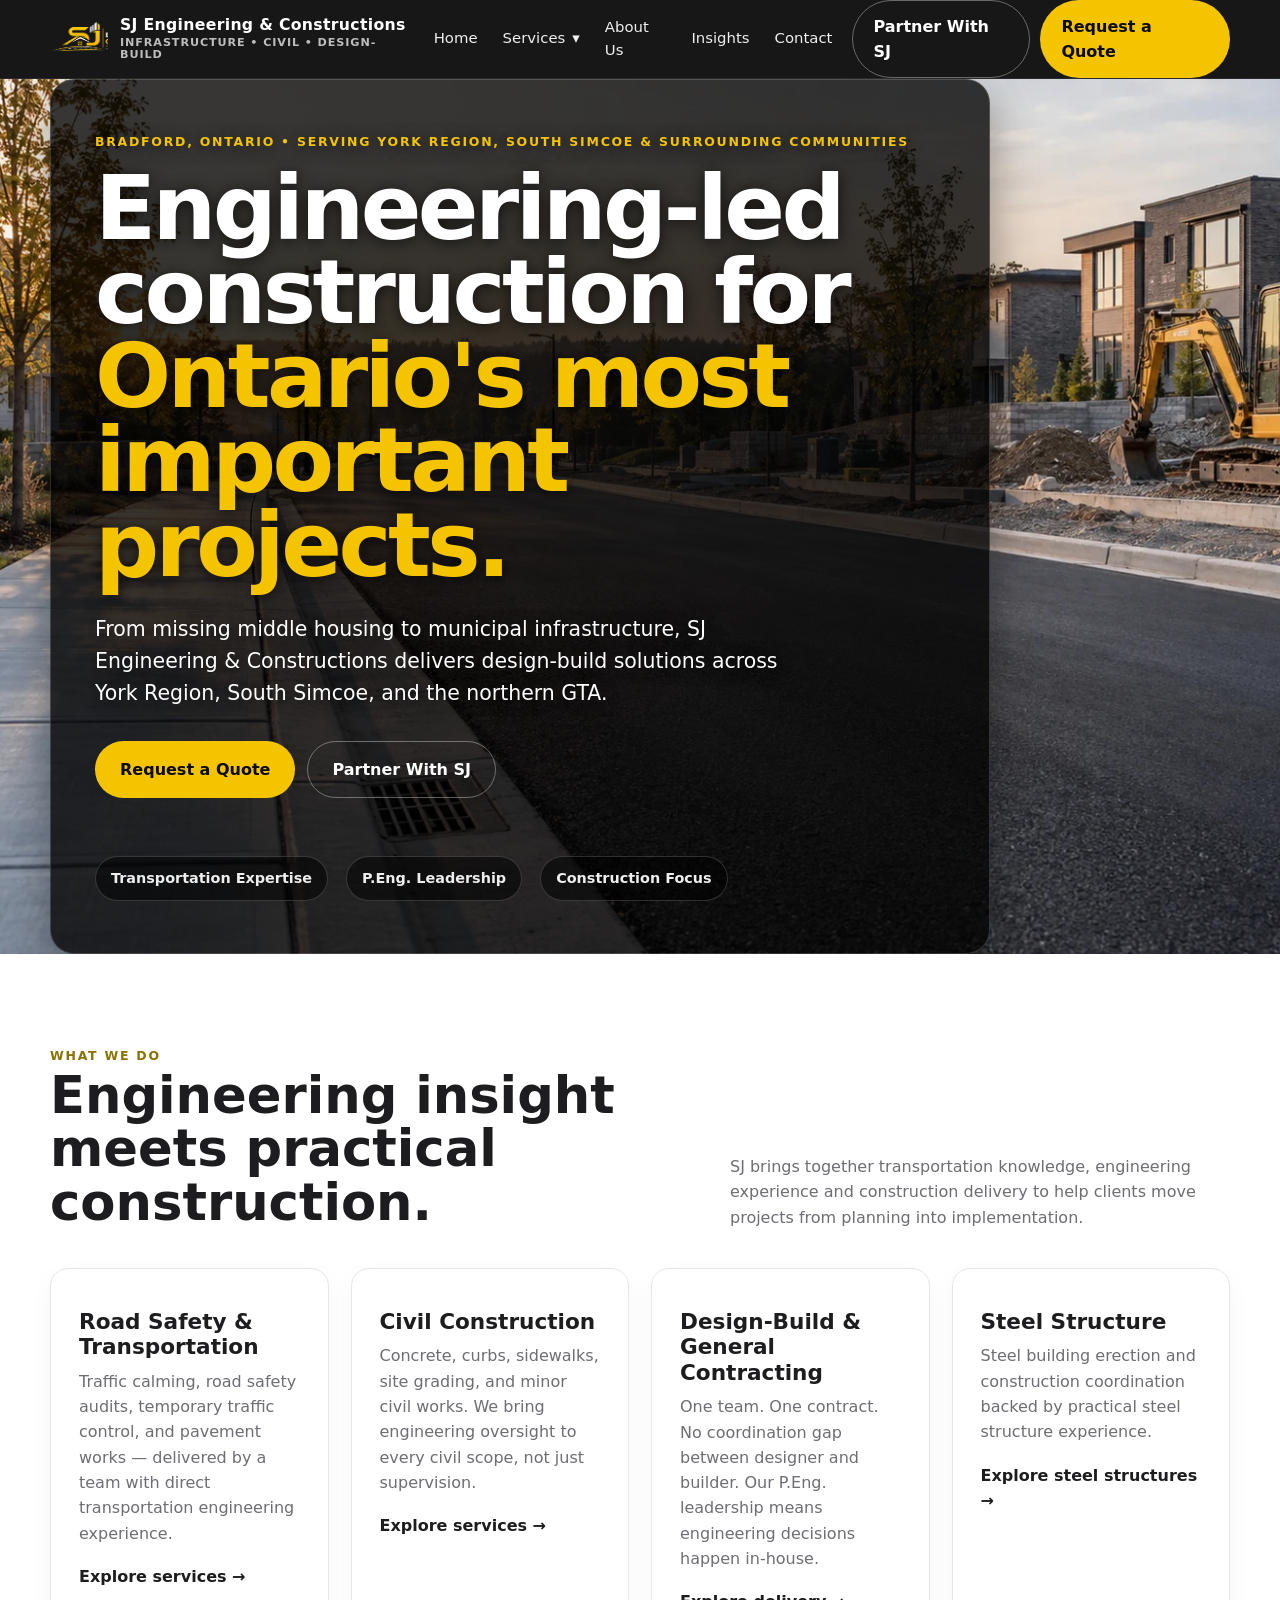
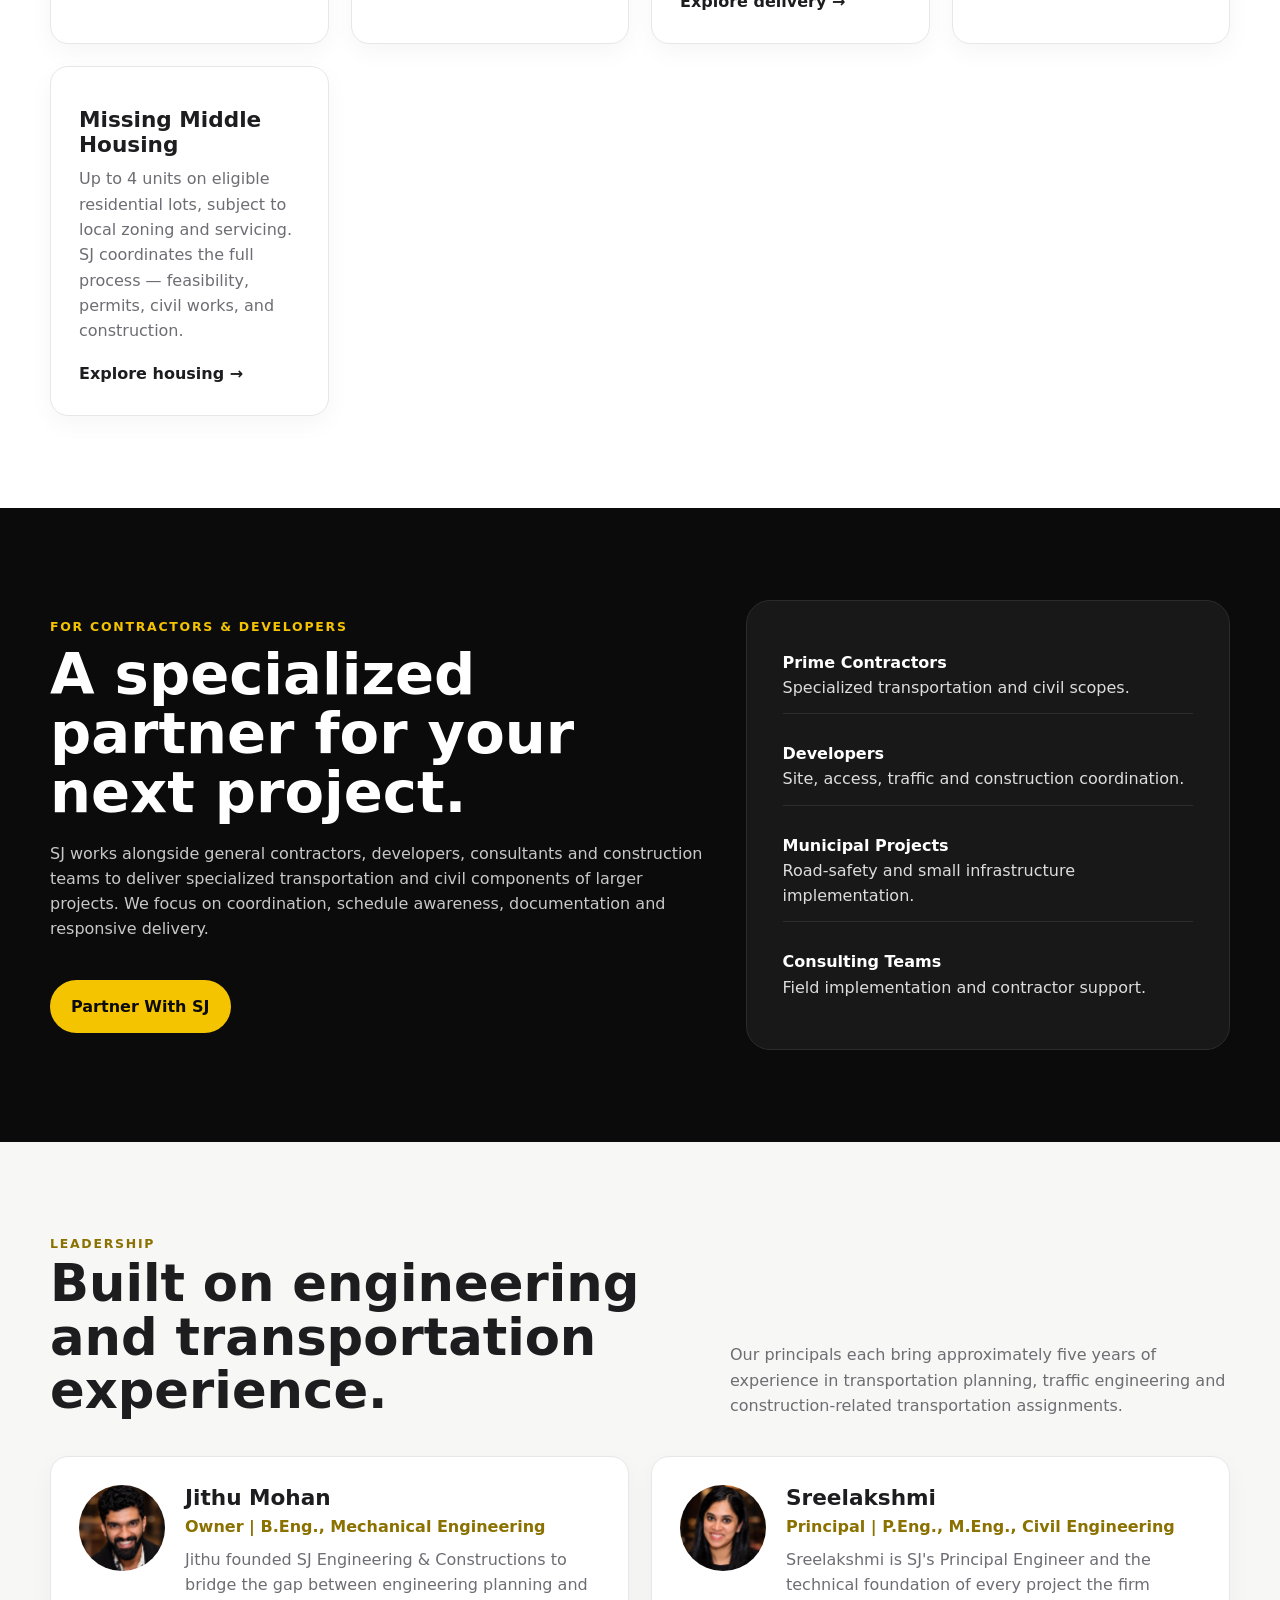
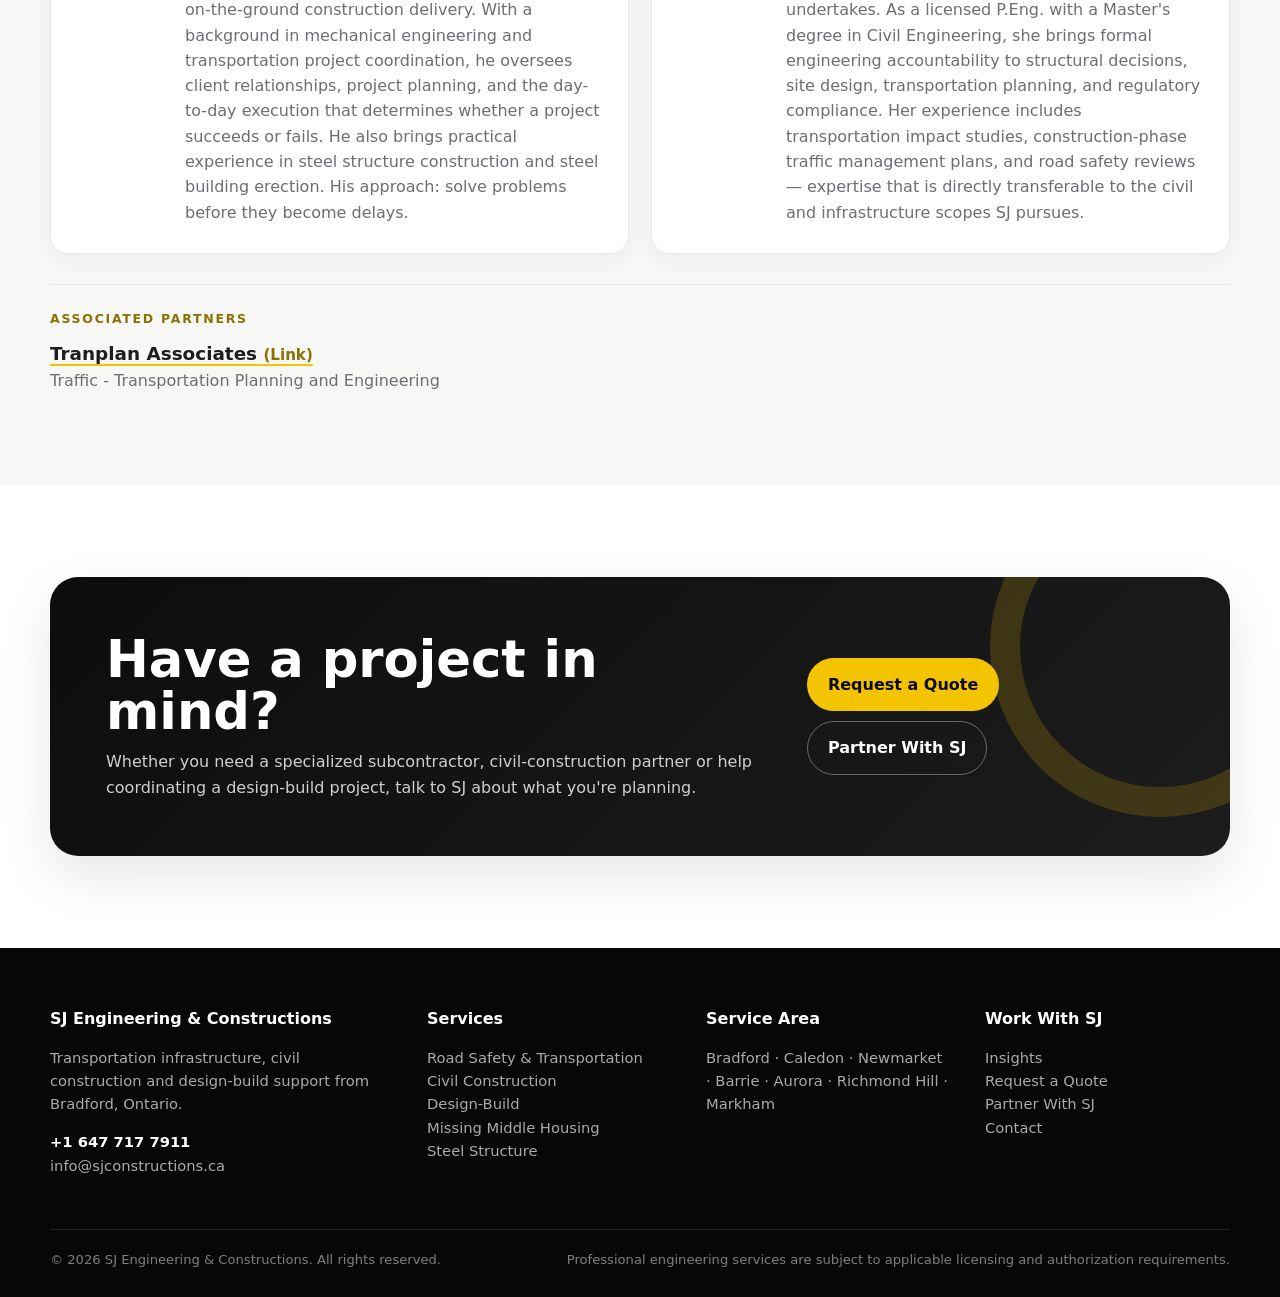
==== commit 7f0ced2c: "Link Tranplan Associates on home and About Us pages" ====
--- a/index.html
+++ b/index.html
@@ -16,7 +16,7 @@
 <section class="section soft"><div class="container"><div class="section-head"><div><div class="eyebrow">Leadership</div><h2>Built on engineering and transportation experience.</h2></div><p>Our principals each bring approximately five years of experience in transportation planning, traffic engineering and construction-related transportation assignments.</p></div><div class="grid two">
 <div class="card team-card owner-card"><img class="owner-photo" src="assets/jithu-mohan.jpeg" alt="Jithu Mohan" width="86" height="86" loading="lazy"><div><h3>Jithu Mohan</h3><div class="role">Owner | B.Eng., Mechanical Engineering</div><p>Jithu founded SJ Engineering &amp; Constructions to bridge the gap between engineering planning and on-the-ground construction delivery. With a background in mechanical engineering and transportation project coordination, he oversees client relationships, project planning, and the day-to-day execution that determines whether a project succeeds or fails. He also brings practical experience in steel structure construction and steel building erection. His approach: solve problems before they become delays.</p></div></div>
 <div class="card team-card owner-card"><img class="owner-photo" src="assets/sreelakshmi.jpeg" alt="Sreelakshmi" width="86" height="86" loading="lazy"><div><h3>Sreelakshmi</h3><div class="role">Principal | P.Eng., M.Eng., Civil Engineering</div><p>Sreelakshmi is SJ's Principal Engineer and the technical foundation of every project the firm undertakes. As a licensed P.Eng. with a Master's degree in Civil Engineering, she brings formal engineering accountability to structural decisions, site design, transportation planning, and regulatory compliance. Her experience includes transportation impact studies, construction-phase traffic management plans, and road safety reviews — expertise that is directly transferable to the civil and infrastructure scopes SJ pursues.</p></div></div>
-</div><aside class="associated-partners" aria-labelledby="associated-partners-heading"><h3 id="associated-partners-heading" class="eyebrow">Associated Partners</h3><p><strong>Tranplan Associates</strong><br>Traffic - Transportation Planning and Engineering</p></aside></div></section>
+</div><aside class="associated-partners" aria-labelledby="associated-partners-heading"><h3 id="associated-partners-heading" class="eyebrow">Associated Partners</h3><p><strong><a class="partner-link" href="https://www.tranplan.com/" target="_blank" rel="noopener noreferrer">Tranplan Associates <span>(Link)</span></a></strong><br>Traffic - Transportation Planning and Engineering</p></aside></div></section>
 <section class="section"><div class="container"><div class="cta"><div><h2>Have a project in mind?</h2><p>Whether you need a specialized subcontractor, civil-construction partner or help coordinating a design-build project, talk to SJ about what you're planning.</p></div><div class="cta-actions"><a class="btn primary" href="contact.html#quote">Request a Quote</a><a class="btn outline" href="partner.html">Partner With SJ</a></div></div></div></section>
 </main><footer class="footer"><div class="container"><div class="footer-grid">
 <div><h4>SJ Engineering & Constructions</h4><p>Transportation infrastructure, civil construction and design-build support from Bradford, Ontario.</p><p><strong style="color:#fff">+1 647 717 7911</strong><br><a href="mailto:info@sjconstructions.ca">info@sjconstructions.ca</a></p></div>
--- a/styles.css
+++ b/styles.css
@@ -126,3 +126,5 @@
 .service-photo img{width:100%;height:auto;max-height:560px;object-fit:cover;border-radius:18px}
 @media(max-width:980px){.hero-photo .hero-inner{margin-left:20px;padding-right:36px}}
 @media(max-width:640px){.hero-photo .hero-backdrop{object-position:65% center}.hero-photo:before{background:rgba(0,0,0,.86)}.hero-photo .hero-inner{width:calc(100% - 26px);margin-left:13px;padding:38px 24px;border-radius:18px}.service-photo{margin-top:24px}.service-photo img{border-radius:12px}}
+
+.associated-partners .partner-link{color:var(--ink);text-decoration:underline;text-decoration-color:var(--yellow);text-decoration-thickness:2px;text-underline-offset:4px}.associated-partners .partner-link span{font-size:.82em;color:#8a7100;white-space:nowrap}.associated-partners .partner-link:hover{color:#8a7100}
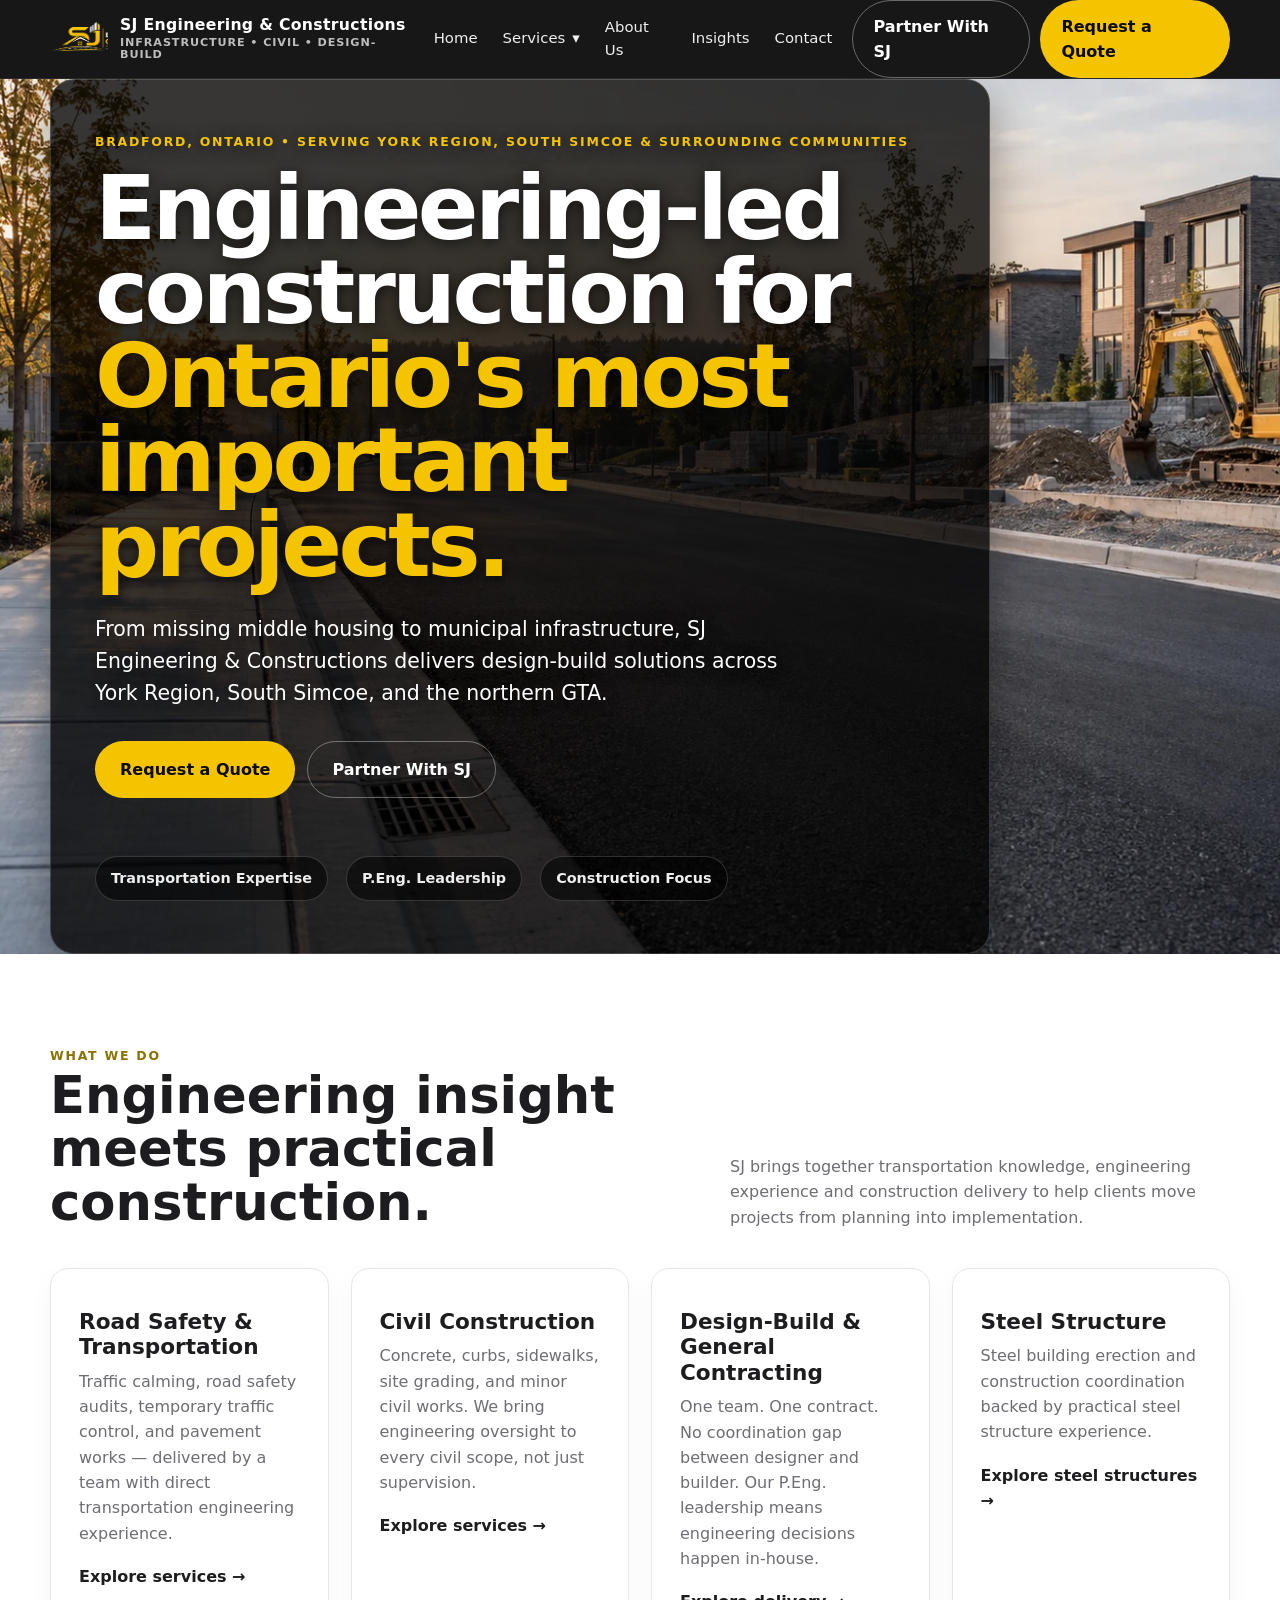
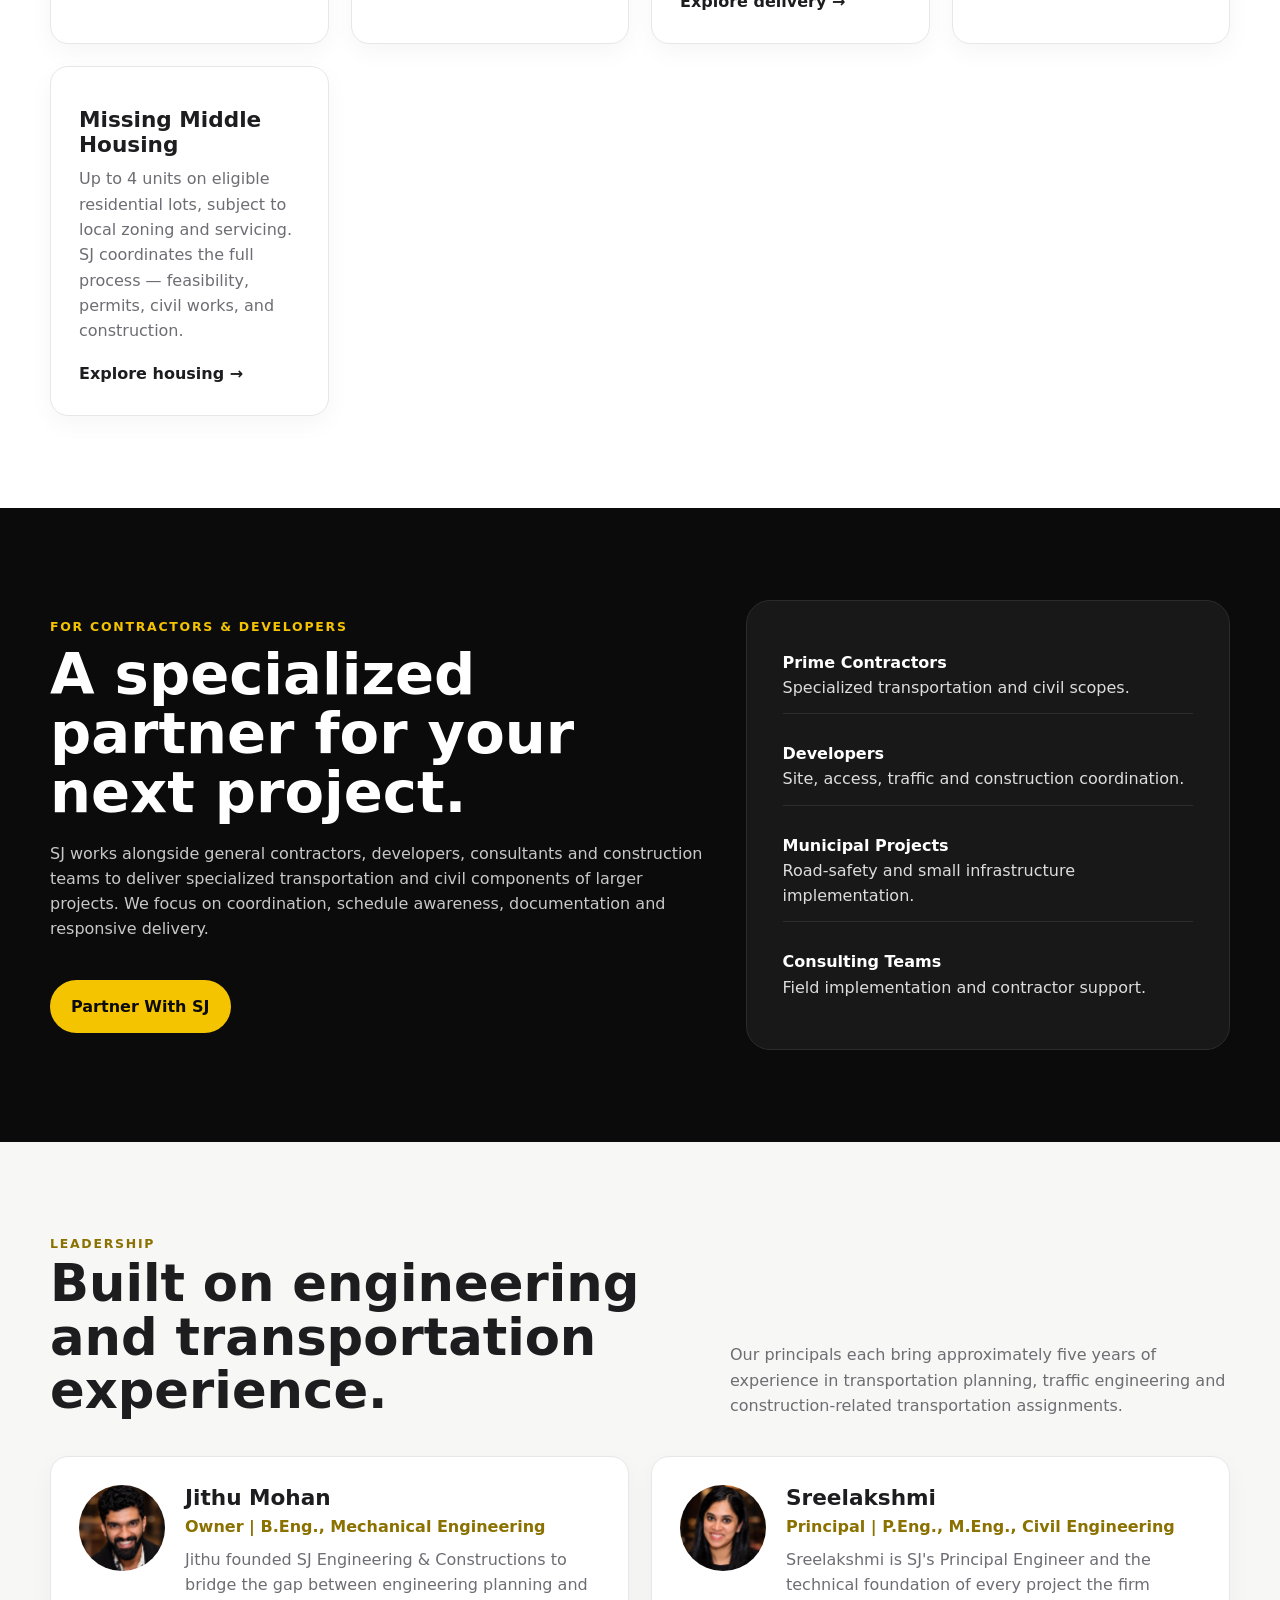
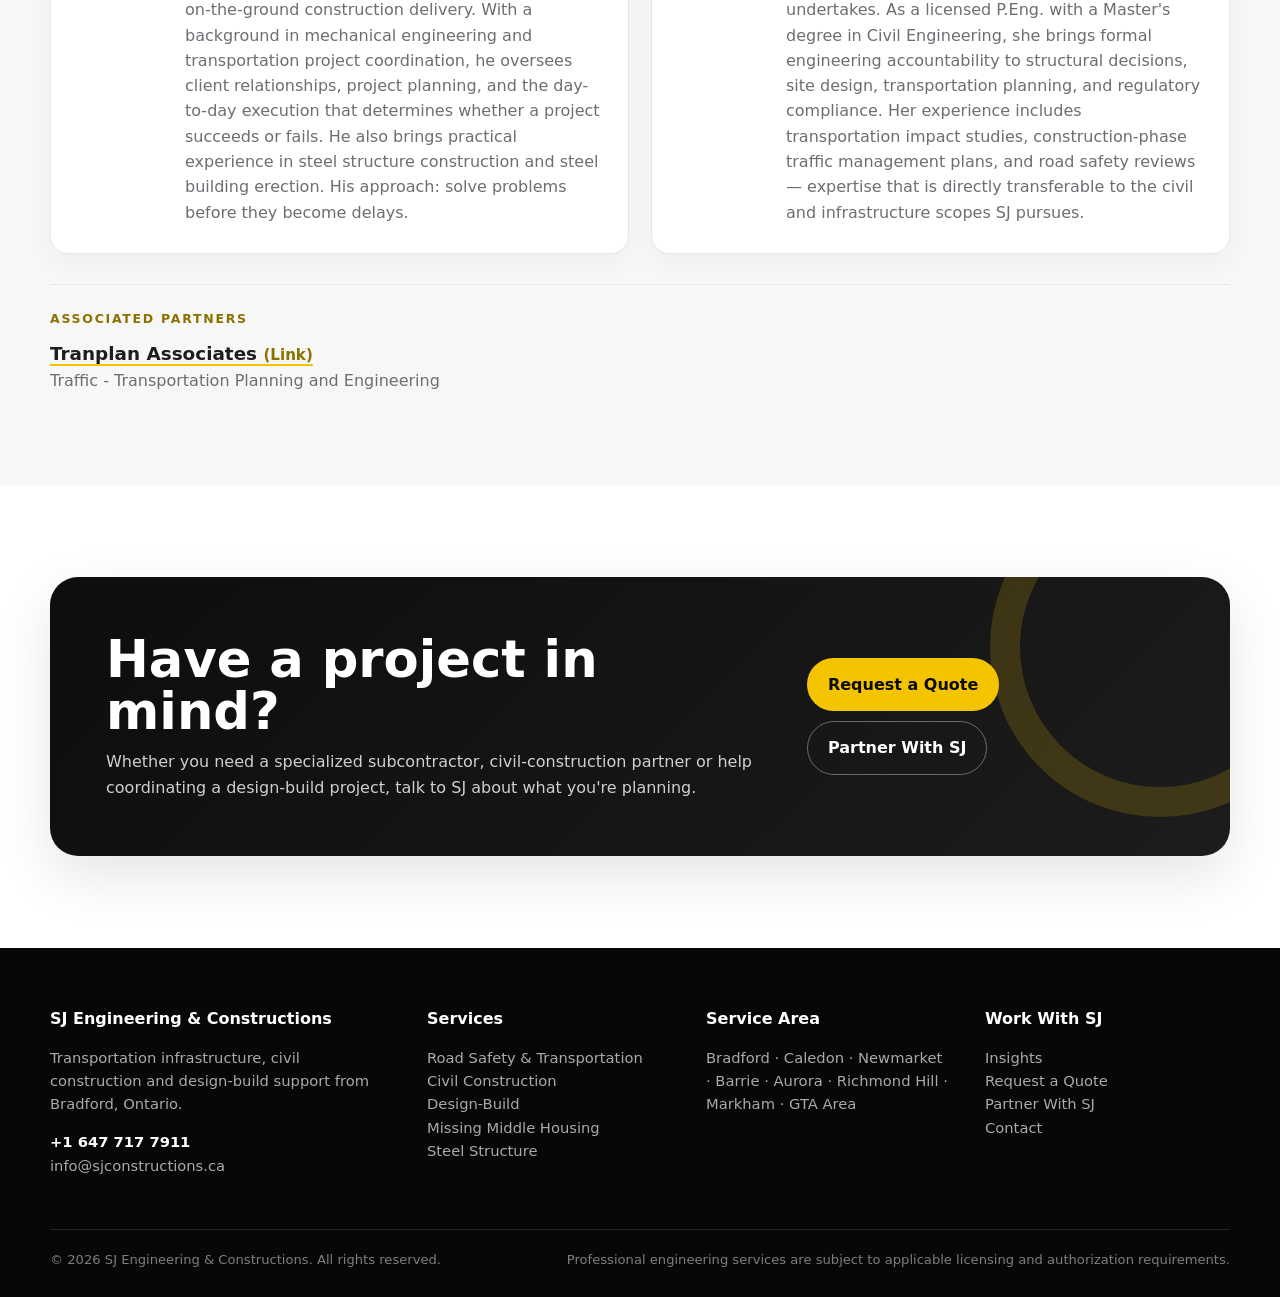
==== commit ec7d85b2: "Add GTA Area to service area footers" ====
--- a/index.html
+++ b/index.html
@@ -21,6 +21,6 @@
 </main><footer class="footer"><div class="container"><div class="footer-grid">
 <div><h4>SJ Engineering & Constructions</h4><p>Transportation infrastructure, civil construction and design-build support from Bradford, Ontario.</p><p><strong style="color:#fff">+1 647 717 7911</strong><br><a href="mailto:info@sjconstructions.ca">info@sjconstructions.ca</a></p></div>
 <div><h4>Services</h4><p><a href="transportation.html">Road Safety & Transportation</a><br><a href="services.html">Civil Construction</a><br><a href="design-build.html">Design-Build</a><br><a href="housing.html">Missing Middle Housing</a><br><a href="steel-structure.html">Steel Structure</a></p></div>
-<div><h4>Service Area</h4><p>Bradford · Caledon · Newmarket · Barrie · Aurora · Richmond Hill · Markham</p></div>
+<div><h4>Service Area</h4><p>Bradford · Caledon · Newmarket · Barrie · Aurora · Richmond Hill · Markham · GTA Area</p></div>
 <div><h4>Work With SJ</h4><p><a href="blog.html">Insights</a><br><a href="contact.html#quote">Request a Quote</a><br><a href="partner.html">Partner With SJ</a><br><a href="contact.html">Contact</a></p></div>
 </div><div class="footer-bottom"><div>© 2026 SJ Engineering & Constructions. All rights reserved.</div><div>Professional engineering services are subject to applicable licensing and authorization requirements.</div></div></div></footer><script src="script.js?v=20260923-services-menu"></script></body></html>
